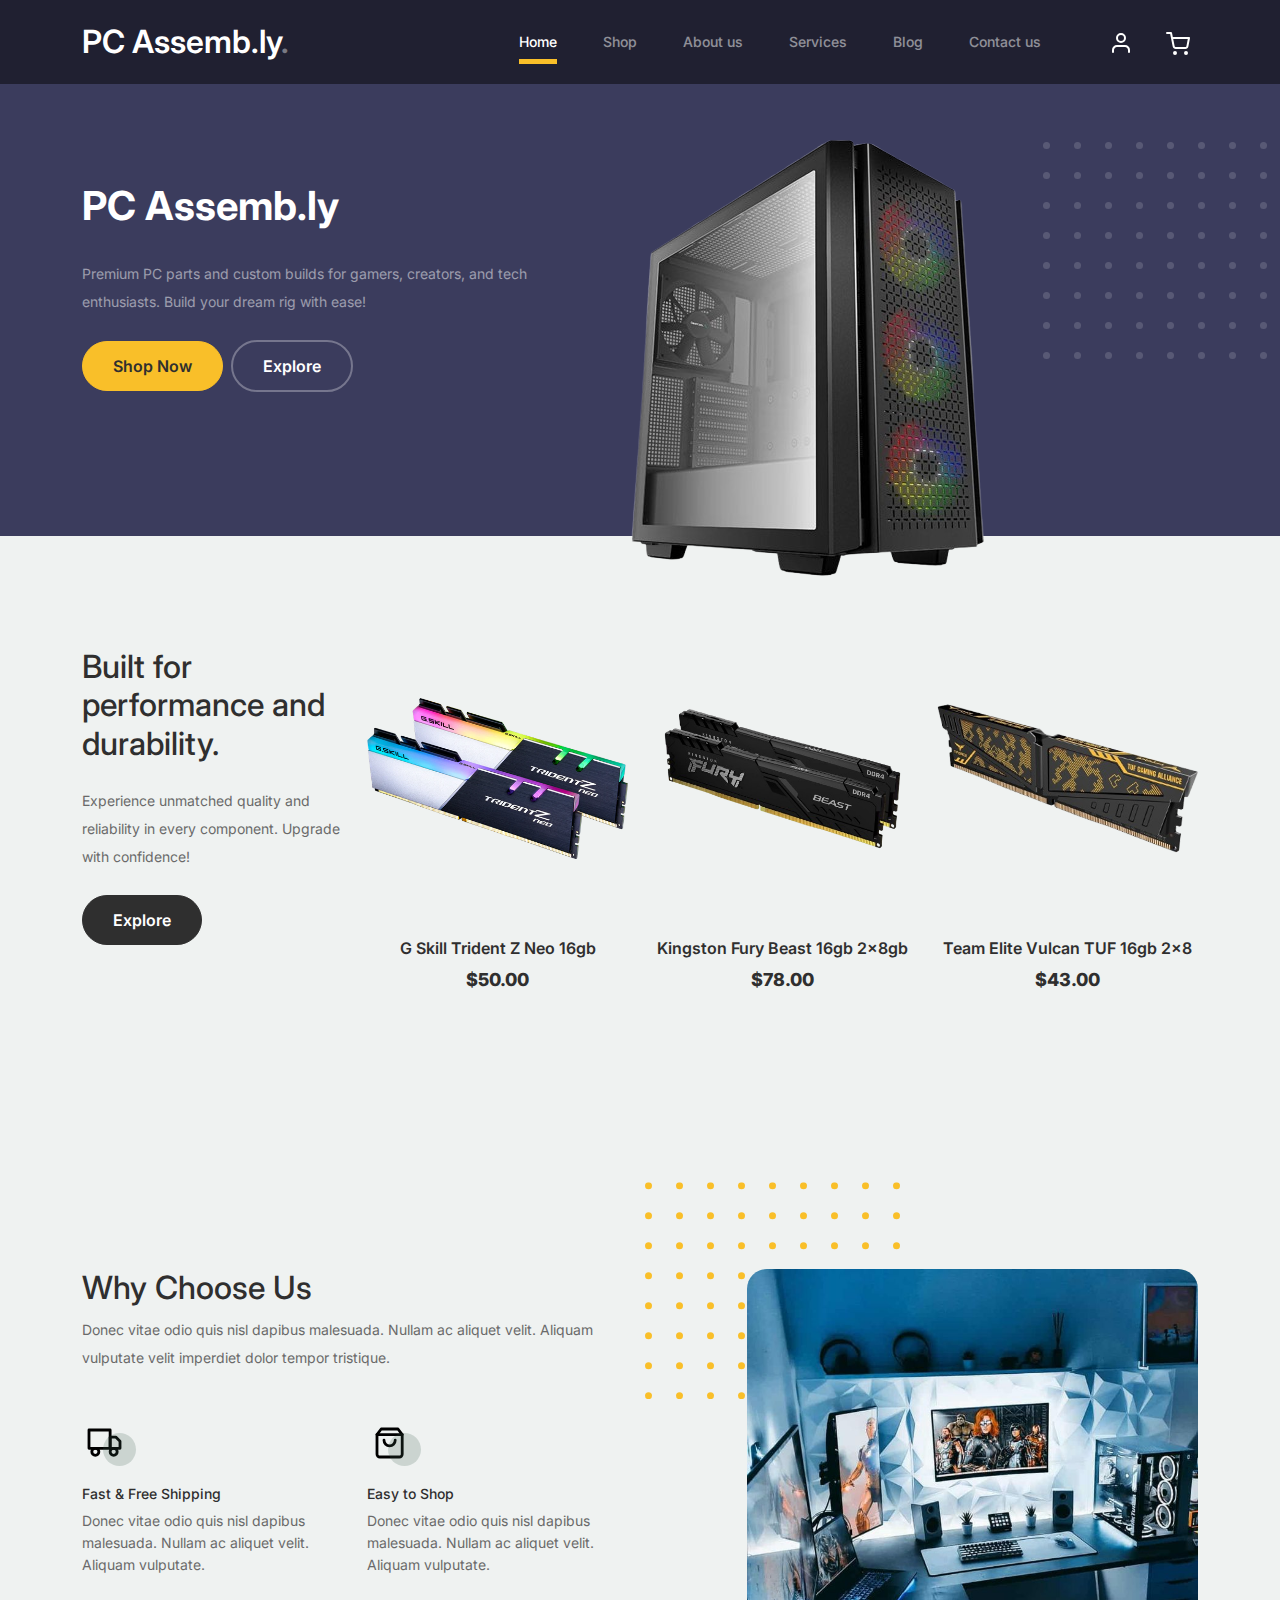
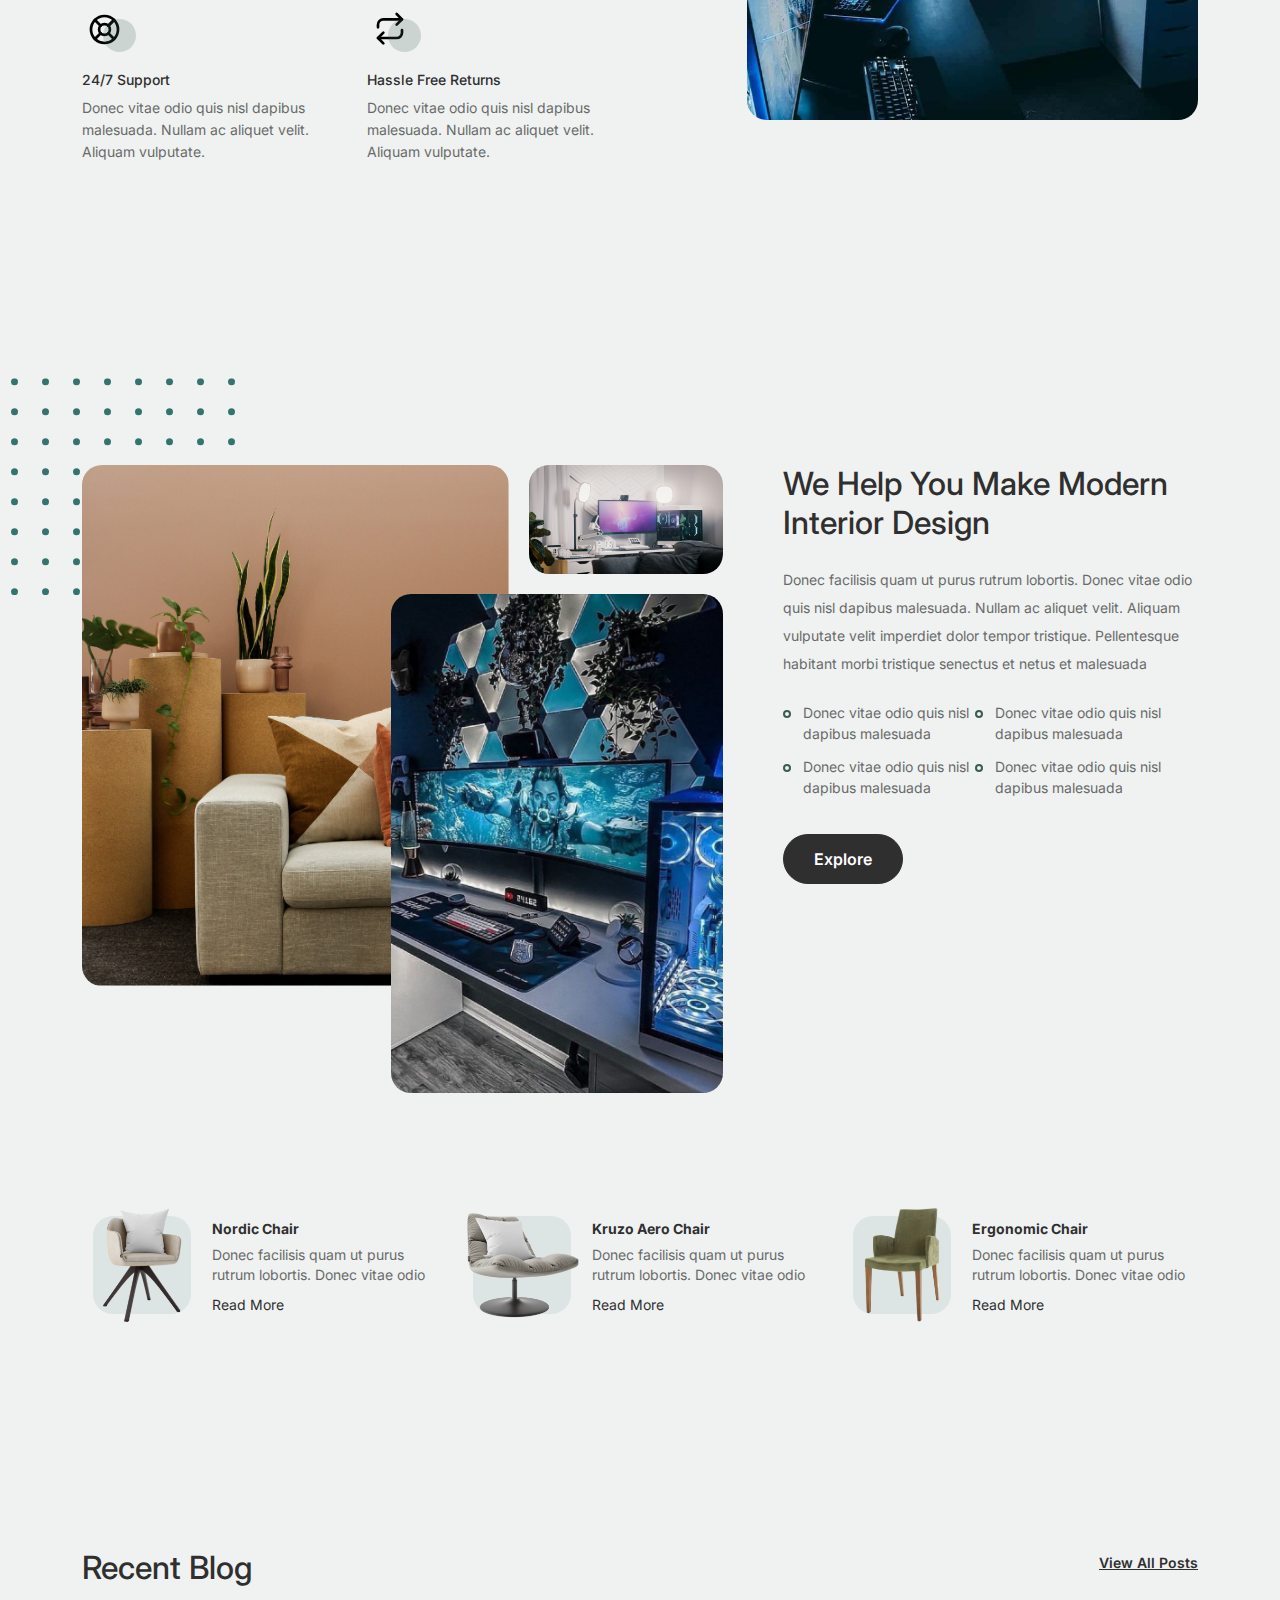
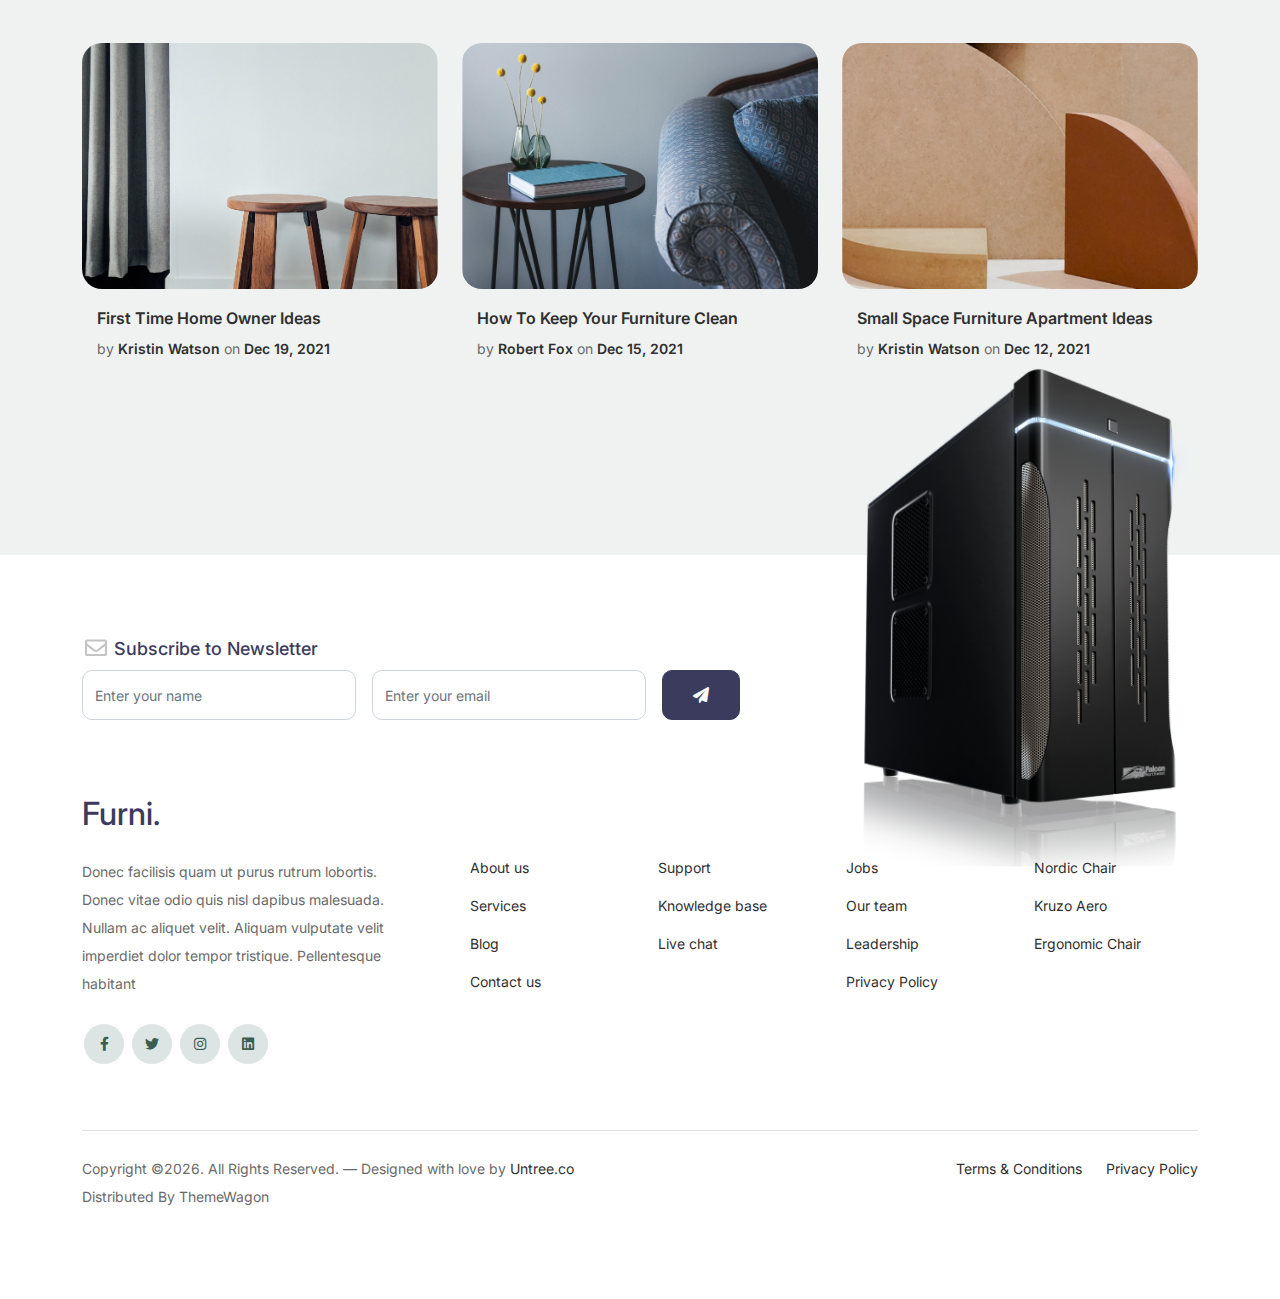
==== index.html @ 22031f8f "Shop Img Update" ====
<!doctype html>
<html lang="en">
<head>
  <meta charset="utf-8">
  <meta name="viewport" content="width=device-width, initial-scale=1, shrink-to-fit=no">
  <link rel="shortcut icon" href="favicon.png">

  <meta name="description" content="" />
  <meta name="keywords" content="bootstrap, bootstrap4" />

		<!-- Bootstrap CSS -->
		<link href="css/bootstrap.min.css" rel="stylesheet">
		<link href="https://cdnjs.cloudflare.com/ajax/libs/font-awesome/6.0.0-beta3/css/all.min.css" rel="stylesheet">
		<link href="css/tiny-slider.css" rel="stylesheet">
		<link href="css/style.css" rel="stylesheet">
		<title>PC Assemb.ly </title>
	</head>

	<body>

		<!-- Start Header/Navigation -->
		<nav class="custom-navbar navbar navbar navbar-expand-md navbar-dark bg-dark" arial-label="Furni navigation bar">

			<div class="container">
				<a class="navbar-brand" href="index.html">PC Assemb.ly<span>.</span></a>

				<button class="navbar-toggler" type="button" data-bs-toggle="collapse" data-bs-target="#navbarsFurni" aria-controls="navbarsFurni" aria-expanded="false" aria-label="Toggle navigation">
					<span class="navbar-toggler-icon"></span>
				</button>

				<div class="collapse navbar-collapse" id="navbarsFurni">
					<ul class="custom-navbar-nav navbar-nav ms-auto mb-2 mb-md-0">
						<li class="nav-item active">
							<a class="nav-link" href="index.html">Home</a>
						</li>
						<li><a class="nav-link" href="shop.html">Shop</a></li>
						<li><a class="nav-link" href="about.html">About us</a></li>
						<li><a class="nav-link" href="services.html">Services</a></li>
						<li><a class="nav-link" href="blog.html">Blog</a></li>
						<li><a class="nav-link" href="contact.html">Contact us</a></li>
					</ul>

					<ul class="custom-navbar-cta navbar-nav mb-2 mb-md-0 ms-5">
						<li><a class="nav-link" href="#"><img src="images/user.svg"></a></li>
						<li><a class="nav-link" href="cart.html"><img src="images/cart.svg"></a></li>
					</ul>
				</div>
			</div>

		</nav>
		<!-- End Header/Navigation -->

		<!-- Start Hero Section -->
			<div class="hero">
				<div class="container">
					<div class="row justify-content-between">
						<div class="col-lg-5">
							<div class="intro-excerpt">
								<h1><span clsas="d-block">PC Assemb.ly</span></h1>
								<p class="mb-4">Premium PC parts and custom builds for gamers, creators, and tech enthusiasts. Build your dream rig with ease!</p>
								<p><a href="" class="btn btn-secondary me-2">Shop Now</a><a href="#" class="btn btn-white-outline">Explore</a></p>
							</div>
						</div>
						<div class="col-lg-7">
							<div class="hero-img-wrap">
								<img src="images/Cases/Deepcool CG560 Mid Tower P4165.png" class="img-fluid" style="float: left; padding: 3px 3px 0px 3px">
							</div>
						</div>
					</div>
				</div>
			</div>
		<!-- End Hero Section -->

		<!-- Start Product Section -->
		<div class="product-section">
			<div class="container">
				<div class="row">

					<!-- Start Column 1 -->
					<div class="col-md-12 col-lg-3 mb-5 mb-lg-0">
						<h2 class="mb-4 section-title">Built for performance and durability.</h2>
						<p class="mb-4">Experience unmatched quality and reliability in every component. Upgrade with confidence! </p>
						<p><a href="shop.html" class="btn">Explore</a></p>
					</div>
					<!-- End Column 1 -->

					<!-- Start Column 2 -->
					<div class="col-12 col-md-4 col-lg-3 mb-5 mb-md-0">
						<a class="product-item" href="cart.html">
							<img src="images/RAM/G Skill Trident Z Neo 16gb 2x8 P4735.png" class="img-fluid product-thumbnail">
							<h3 class="product-title">G Skill Trident Z Neo 16gb</h3>
							<strong class="product-price">$50.00</strong>

							<span class="icon-cross">
								<img src="images/cross.svg" class="img-fluid">
							</span>
						</a>
					</div>
					<!-- End Column 2 -->

					<!-- Start Column 3 -->
					<div class="col-12 col-md-4 col-lg-3 mb-5 mb-md-0">
						<a class="product-item" href="cart.html">
							<img src="images/RAM/Kingston Fury Beast 16gb 2x8gb P 4099.png" class="img-fluid product-thumbnail">
							<h3 class="product-title">Kingston Fury Beast 16gb 2x8gb</h3>
							<strong class="product-price">$78.00</strong>

							<span class="icon-cross">
								<img src="images/cross.svg" class="img-fluid">
							</span>
						</a>
					</div>
					<!-- End Column 3 -->

					<!-- Start Column 4 -->
					<div class="col-12 col-md-4 col-lg-3 mb-5 mb-md-0">
						<a class="product-item" href="cart.html">
							<img src="images/RAM/Team Elite Vulcan TUF 16gb 2x8 P1999.png" class="img-fluid product-thumbnail">
							<h3 class="product-title">Team Elite Vulcan TUF 16gb 2x8</h3>
							<strong class="product-price">$43.00</strong>

							<span class="icon-cross">
								<img src="images/cross.svg" class="img-fluid">
							</span>
						</a>
					</div>
					<!-- End Column 4 -->

				</div>
			</div>
		</div>
		<!-- End Product Section -->

		<!-- Start Why Choose Us Section -->
		<div class="why-choose-section">
			<div class="container">
				<div class="row justify-content-between">
					<div class="col-lg-6">
						<h2 class="section-title">Why Choose Us</h2>
						<p>Donec vitae odio quis nisl dapibus malesuada. Nullam ac aliquet velit. Aliquam vulputate velit imperdiet dolor tempor tristique.</p>

						<div class="row my-5">
							<div class="col-6 col-md-6">
								<div class="feature">
									<div class="icon">
										<img src="images/truck.svg" alt="Image" class="imf-fluid">
									</div>
									<h3>Fast &amp; Free Shipping</h3>
									<p>Donec vitae odio quis nisl dapibus malesuada. Nullam ac aliquet velit. Aliquam vulputate.</p>
								</div>
							</div>

							<div class="col-6 col-md-6">
								<div class="feature">
									<div class="icon">
										<img src="images/bag.svg" alt="Image" class="imf-fluid">
									</div>
									<h3>Easy to Shop</h3>
									<p>Donec vitae odio quis nisl dapibus malesuada. Nullam ac aliquet velit. Aliquam vulputate.</p>
								</div>
							</div>

							<div class="col-6 col-md-6">
								<div class="feature">
									<div class="icon">
										<img src="images/support.svg" alt="Image" class="imf-fluid">
									</div>
									<h3>24/7 Support</h3>
									<p>Donec vitae odio quis nisl dapibus malesuada. Nullam ac aliquet velit. Aliquam vulputate.</p>
								</div>
							</div>

							<div class="col-6 col-md-6">
								<div class="feature">
									<div class="icon">
										<img src="images/return.svg" alt="Image" class="imf-fluid">
									</div>
									<h3>Hassle Free Returns</h3>
									<p>Donec vitae odio quis nisl dapibus malesuada. Nullam ac aliquet velit. Aliquam vulputate.</p>
								</div>
							</div>

						</div>
					</div>

					<div class="col-lg-5">
						<div class="img-wrap">
							<img src="images/why-choose-us-img.jpg" alt="Image" class="img-fluid">
						</div>
					</div>

				</div>
			</div>
		</div>
		<!-- End Why Choose Us Section -->

		<!-- Start We Help Section -->
		<div class="we-help-section">
			<div class="container">
				<div class="row justify-content-between">
					<div class="col-lg-7 mb-5 mb-lg-0">
						<div class="imgs-grid">
							<div class="grid grid-1"><img src="images/img-grid-1.jpg" alt="Untree.co"></div>
							<div class="grid grid-2"><img src="images/img-grid-2.jpg" alt="Untree.co"></div>
							<div class="grid grid-3"><img src="images/img-grid-3.jpg" alt="Untree.co"></div>
						</div>
					</div>
					<div class="col-lg-5 ps-lg-5">
						<h2 class="section-title mb-4">We Help You Make Modern Interior Design</h2>
						<p>Donec facilisis quam ut purus rutrum lobortis. Donec vitae odio quis nisl dapibus malesuada. Nullam ac aliquet velit. Aliquam vulputate velit imperdiet dolor tempor tristique. Pellentesque habitant morbi tristique senectus et netus et malesuada</p>

						<ul class="list-unstyled custom-list my-4">
							<li>Donec vitae odio quis nisl dapibus malesuada</li>
							<li>Donec vitae odio quis nisl dapibus malesuada</li>
							<li>Donec vitae odio quis nisl dapibus malesuada</li>
							<li>Donec vitae odio quis nisl dapibus malesuada</li>
						</ul>
						<p><a herf="#" class="btn">Explore</a></p>
					</div>
				</div>
			</div>
		</div>
		<!-- End We Help Section -->

		<!-- Start Popular Product -->
		<div class="popular-product">
			<div class="container">
				<div class="row">

					<div class="col-12 col-md-6 col-lg-4 mb-4 mb-lg-0">
						<div class="product-item-sm d-flex">
							<div class="thumbnail">
								<img src="images/product-1.png" alt="Image" class="img-fluid">
							</div>
							<div class="pt-3">
								<h3>Nordic Chair</h3>
								<p>Donec facilisis quam ut purus rutrum lobortis. Donec vitae odio </p>
								<p><a href="#">Read More</a></p>
							</div>
						</div>
					</div>

					<div class="col-12 col-md-6 col-lg-4 mb-4 mb-lg-0">
						<div class="product-item-sm d-flex">
							<div class="thumbnail">
								<img src="images/product-2.png" alt="Image" class="img-fluid">
							</div>
							<div class="pt-3">
								<h3>Kruzo Aero Chair</h3>
								<p>Donec facilisis quam ut purus rutrum lobortis. Donec vitae odio </p>
								<p><a href="#">Read More</a></p>
							</div>
						</div>
					</div>

					<div class="col-12 col-md-6 col-lg-4 mb-4 mb-lg-0">
						<div class="product-item-sm d-flex">
							<div class="thumbnail">
								<img src="images/product-3.png" alt="Image" class="img-fluid">
							</div>
							<div class="pt-3">
								<h3>Ergonomic Chair</h3>
								<p>Donec facilisis quam ut purus rutrum lobortis. Donec vitae odio </p>
								<p><a href="#">Read More</a></p>
							</div>
						</div>
					</div>

				</div>
			</div>
		</div>
		<!-- End Popular Product -->


		<!-- Start Blog Section -->
		<div class="blog-section">
			<div class="container">
				<div class="row mb-5">
					<div class="col-md-6">
						<h2 class="section-title">Recent Blog</h2>
					</div>
					<div class="col-md-6 text-start text-md-end">
						<a href="#" class="more">View All Posts</a>
					</div>
				</div>

				<div class="row">

					<div class="col-12 col-sm-6 col-md-4 mb-4 mb-md-0">
						<div class="post-entry">
							<a href="#" class="post-thumbnail"><img src="images/post-1.jpg" alt="Image" class="img-fluid"></a>
							<div class="post-content-entry">
								<h3><a href="#">First Time Home Owner Ideas</a></h3>
								<div class="meta">
									<span>by <a href="#">Kristin Watson</a></span> <span>on <a href="#">Dec 19, 2021</a></span>
								</div>
							</div>
						</div>
					</div>

					<div class="col-12 col-sm-6 col-md-4 mb-4 mb-md-0">
						<div class="post-entry">
							<a href="#" class="post-thumbnail"><img src="images/post-2.jpg" alt="Image" class="img-fluid"></a>
							<div class="post-content-entry">
								<h3><a href="#">How To Keep Your Furniture Clean</a></h3>
								<div class="meta">
									<span>by <a href="#">Robert Fox</a></span> <span>on <a href="#">Dec 15, 2021</a></span>
								</div>
							</div>
						</div>
					</div>

					<div class="col-12 col-sm-6 col-md-4 mb-4 mb-md-0">
						<div class="post-entry">
							<a href="#" class="post-thumbnail"><img src="images/post-3.jpg" alt="Image" class="img-fluid"></a>
							<div class="post-content-entry">
								<h3><a href="#">Small Space Furniture Apartment Ideas</a></h3>
								<div class="meta">
									<span>by <a href="#">Kristin Watson</a></span> <span>on <a href="#">Dec 12, 2021</a></span>
								</div>
							</div>
						</div>
					</div>

				</div>
			</div>
		</div>
		<!-- End Blog Section -->

		<!-- Start Footer Section -->
		<footer class="footer-section">
			<div class="container relative">

				<div class="sofa-img">
					<img src="images/tower.png" alt="Image" class="img-fluid">
				</div>

				<div class="row">
					<div class="col-lg-8">
						<div class="subscription-form">
							<h3 class="d-flex align-items-center"><span class="me-1"><img src="images/envelope-outline.svg" alt="Image" class="img-fluid"></span><span>Subscribe to Newsletter</span></h3>

							<form action="#" class="row g-3">
								<div class="col-auto">
									<input type="text" class="form-control" placeholder="Enter your name">
								</div>
								<div class="col-auto">
									<input type="email" class="form-control" placeholder="Enter your email">
								</div>
								<div class="col-auto">
									<button class="btn btn-primary">
										<span class="fa fa-paper-plane"></span>
									</button>
								</div>
							</form>

						</div>
					</div>
				</div>

				<div class="row g-5 mb-5">
					<div class="col-lg-4">
						<div class="mb-4 footer-logo-wrap"><a href="#" class="footer-logo">Furni<span>.</span></a></div>
						<p class="mb-4">Donec facilisis quam ut purus rutrum lobortis. Donec vitae odio quis nisl dapibus malesuada. Nullam ac aliquet velit. Aliquam vulputate velit imperdiet dolor tempor tristique. Pellentesque habitant</p>

						<ul class="list-unstyled custom-social">
							<li><a href="#"><span class="fa fa-brands fa-facebook-f"></span></a></li>
							<li><a href="#"><span class="fa fa-brands fa-twitter"></span></a></li>
							<li><a href="#"><span class="fa fa-brands fa-instagram"></span></a></li>
							<li><a href="#"><span class="fa fa-brands fa-linkedin"></span></a></li>
						</ul>
					</div>

					<div class="col-lg-8">
						<div class="row links-wrap">
							<div class="col-6 col-sm-6 col-md-3">
								<ul class="list-unstyled">
									<li><a href="#">About us</a></li>
									<li><a href="#">Services</a></li>
									<li><a href="#">Blog</a></li>
									<li><a href="#">Contact us</a></li>
								</ul>
							</div>

							<div class="col-6 col-sm-6 col-md-3">
								<ul class="list-unstyled">
									<li><a href="#">Support</a></li>
									<li><a href="#">Knowledge base</a></li>
									<li><a href="#">Live chat</a></li>
								</ul>
							</div>

							<div class="col-6 col-sm-6 col-md-3">
								<ul class="list-unstyled">
									<li><a href="#">Jobs</a></li>
									<li><a href="#">Our team</a></li>
									<li><a href="#">Leadership</a></li>
									<li><a href="#">Privacy Policy</a></li>
								</ul>
							</div>

							<div class="col-6 col-sm-6 col-md-3">
								<ul class="list-unstyled">
									<li><a href="#">Nordic Chair</a></li>
									<li><a href="#">Kruzo Aero</a></li>
									<li><a href="#">Ergonomic Chair</a></li>
								</ul>
							</div>
						</div>
					</div>

				</div>

				<div class="border-top copyright">
					<div class="row pt-4">
						<div class="col-lg-6">
							<p class="mb-2 text-center text-lg-start">Copyright &copy;<script>document.write(new Date().getFullYear());</script>. All Rights Reserved. &mdash; Designed with love by <a href="https://untree.co">Untree.co</a> Distributed By <a hreff="https://themewagon.com">ThemeWagon</a>  <!-- License information: https://untree.co/license/ -->
            </p>
						</div>

						<div class="col-lg-6 text-center text-lg-end">
							<ul class="list-unstyled d-inline-flex ms-auto">
								<li class="me-4"><a href="#">Terms &amp; Conditions</a></li>
								<li><a href="#">Privacy Policy</a></li>
							</ul>
						</div>

					</div>
				</div>

			</div>
		</footer>
		<!-- End Footer Section -->


		<script src="js/bootstrap.bundle.min.js"></script>
		<script src="js/tiny-slider.js"></script>
		<script src="js/custom.js"></script>
	</body>

</html>
---- css/tiny-slider.css ----
.tns-outer {
    padding: 0 !important
}

.tns-outer [hidden] {
    display: none !important
}

.tns-outer [aria-controls],
.tns-outer [data-action] {
    cursor: pointer
}

.tns-slider {
    -webkit-transition: all 0s;
    -moz-transition: all 0s;
    transition: all 0s
}

.tns-slider>.tns-item {
    -webkit-box-sizing: border-box;
    -moz-box-sizing: border-box;
    box-sizing: border-box
}

.tns-horizontal.tns-subpixel {
    white-space: nowrap
}

.tns-horizontal.tns-subpixel>.tns-item {
    display: inline-block;
    vertical-align: top;
    white-space: normal
}

.tns-horizontal.tns-no-subpixel:after {
    content: '';
    display: table;
    clear: both
}

.tns-horizontal.tns-no-subpixel>.tns-item {
    float: left
}

.tns-horizontal.tns-carousel.tns-no-subpixel>.tns-item {
    margin-right: -100%
}

.tns-no-calc {
    position: relative;
    left: 0
}

.tns-gallery {
    position: relative;
    left: 0;
    min-height: 1px
}

.tns-gallery>.tns-item {
    position: absolute;
    left: -100%;
    -webkit-transition: transform 0s, opacity 0s;
    -moz-transition: transform 0s, opacity 0s;
    transition: transform 0s, opacity 0s
}

.tns-gallery>.tns-slide-active {
    position: relative;
    left: auto !important
}

.tns-gallery>.tns-moving {
    -webkit-transition: all 0.25s;
    -moz-transition: all 0.25s;
    transition: all 0.25s
}

.tns-autowidth {
    display: inline-block
}

.tns-lazy-img {
    -webkit-transition: opacity 0.6s;
    -moz-transition: opacity 0.6s;
    transition: opacity 0.6s;
    opacity: 0.6
}

.tns-lazy-img.tns-complete {
    opacity: 1
}

.tns-ah {
    -webkit-transition: height 0s;
    -moz-transition: height 0s;
    transition: height 0s
}

.tns-ovh {
    overflow: hidden
}

.tns-visually-hidden {
    position: absolute;
    left: -10000em
}

.tns-transparent {
    opacity: 0;
    visibility: hidden
}

.tns-fadeIn {
    opacity: 1;
    filter: alpha(opacity=100);
    z-index: 0
}

.tns-normal,
.tns-fadeOut {
    opacity: 0;
    filter: alpha(opacity=0);
    z-index: -1
}

.tns-vpfix {
    white-space: nowrap
}

.tns-vpfix>div,
.tns-vpfix>li {
    display: inline-block
}

.tns-t-subp2 {
    margin: 0 auto;
    width: 310px;
    position: relative;
    height: 10px;
    overflow: hidden
}

.tns-t-ct {
    width: 2333.3333333%;
    width: -webkit-calc(100% * 70 / 3);
    width: -moz-calc(100% * 70 / 3);
    width: calc(100% * 70 / 3);
    position: absolute;
    right: 0
}

.tns-t-ct:after {
    content: '';
    display: table;
    clear: both
}

.tns-t-ct>div {
    width: 1.4285714%;
    width: -webkit-calc(100% / 70);
    width: -moz-calc(100% / 70);
    width: calc(100% / 70);
    height: 10px;
    float: left
}
---- css/style.css ----
@import url("https://fonts.googleapis.com/css2?family=Inter:wght@400;500;600;700;800&display=swap");
body {
  overflow-x: hidden;
  position: relative; }

body {
  font-family: "Inter", sans-serif;
  font-weight: 400;
  line-height: 28px;
  color: #6a6a6a;
  font-size: 14px;
  background-color: #eff2f1; }

a {
  text-decoration: none;
  -webkit-transition: .3s all ease;
  -o-transition: .3s all ease;
  transition: .3s all ease;
  color: #2f2f2f;
  text-decoration: underline; }
  a:hover {
    color: #2f2f2f;
    text-decoration: none; }
  a.more {
    font-weight: 600; }

.custom-navbar {
  background: #202031 !important;
  padding-top: 20px;
  padding-bottom: 20px; }
  .custom-navbar .navbar-brand {
    font-size: 32px;
    font-weight: 600; }
    .custom-navbar .navbar-brand > span {
      opacity: .4; }
  .custom-navbar .navbar-toggler {
    border-color: transparent; }
    .custom-navbar .navbar-toggler:active, .custom-navbar .navbar-toggler:focus {
      -webkit-box-shadow: none;
      box-shadow: none;
      outline: none; }
  @media (min-width: 992px) {
    .custom-navbar .custom-navbar-nav li {
      margin-left: 15px;
      margin-right: 15px; } }
  .custom-navbar .custom-navbar-nav li a {
    font-weight: 500;
    color: #ffffff !important;
    opacity: .5;
    -webkit-transition: .3s all ease;
    -o-transition: .3s all ease;
    transition: .3s all ease;
    position: relative;
    padding-right: 100px;
    }

    @media (min-width: 768px) {
      .custom-navbar .custom-navbar-nav li a:before {
        content: "";
        position: absolute;
        bottom: 0;
        left: 8px;
        right: 8px;
        background: #f9bf29;
        height: 5px;
        opacity: 1;
        visibility: visible;
        width: 0;
        -webkit-transition: .15s all ease-out;
        -o-transition: .15s all ease-out;
        transition: .15s all ease-out; } }
    .custom-navbar .custom-navbar-nav li a:hover {
      opacity: 1; }
      .custom-navbar .custom-navbar-nav li a:hover:before {
        width: calc(100% - 16px); }
  .custom-navbar .custom-navbar-nav li.active a {
    opacity: 1; }
    .custom-navbar .custom-navbar-nav li.active a:before {
      width: calc(100% - 16px); }
  .custom-navbar .custom-navbar-cta {
    margin-left: 0 !important;
    -webkit-box-orient: horizontal;
    -webkit-box-direction: normal;
    -ms-flex-direction: row;
    flex-direction: row; }
    @media (min-width: 768px) {
      .custom-navbar .custom-navbar-cta {
        margin-left: 40px !important; } }
    .custom-navbar .custom-navbar-cta li {
      margin-left: 0px;
      margin-right: 0px; }
      .custom-navbar .custom-navbar-cta li:first-child {
        margin-right: 20px; }

.hero {
  background: #3b3c5d;
  padding: calc(4rem - 30px) 0 0rem 0; }
  @media (min-width: 768px) {
    .hero {
      padding: calc(4rem - 30px) 0 4rem 0; } }
  @media (min-width: 992px) {
    .hero {
      padding: calc(8rem - 30px) 0 8rem 0; } }
  .hero .intro-excerpt {
    position: relative;
    z-index: 4; }
    @media (min-width: 992px) {
      .hero .intro-excerpt {
        max-width: 450px; } }
  .hero h1 {
    font-weight: 700;
    color: #ffffff;
    margin-bottom: 30px; }
    @media (min-width: 1400px) {
      .hero h1 {
        font-size: 54px; } }
  .hero p {
    color: rgba(255, 255, 255, 0.5);
    margin-botom: 30px; }
  .hero .hero-img-wrap {
    position: relative; }
    .hero .hero-img-wrap img {
      position: relative;
      top: 0px;
      right: 0px;
      z-index: 2;
      max-width: 780px;
      left: -20px; }
      @media (min-width: 768px) {
        .hero .hero-img-wrap img {
          right: 0px;
          left: -100px; } }
      @media (min-width: 992px) {
        .hero .hero-img-wrap img {
          left: 0px;
          top: -80px;
          position: absolute;
          right: -50px; } }
      @media (min-width: 1200px) {
        .hero .hero-img-wrap img {
          left: 0px;
          top: -80px;
          right: -100px; } }
    .hero .hero-img-wrap:after {
      content: "";
      position: absolute;
      width: 255px;
      height: 217px;
      background-image: url("../images/dots-light.svg");
      background-size: contain;
      background-repeat: no-repeat;
      right: -100px;
      top: -0px; }
      @media (min-width: 1200px) {
        .hero .hero-img-wrap:after {
          top: -40px; } }

.btn {
  font-weight: 600;
  padding: 12px 30px;
  border-radius: 30px;
  color: #ffffff;
  background: #2f2f2f;
  border-color: #2f2f2f; }
  .btn:hover {
    color: #ffffff;
    background: #222222;
    border-color: #222222; }
  .btn:active, .btn:focus {
    outline: none !important;
    -webkit-box-shadow: none;
    box-shadow: none; }
  .btn.btn-primary {
    background: #3b3c5d;
    border-color: #3b3c5d; }
    .btn.btn-primary:hover {
      background: #314d43;
      border-color: #314d43; }
  .btn.btn-secondary {
    color: #2f2f2f;
    background: #f9bf29;
    border-color: #f9bf29; }
    .btn.btn-secondary:hover {
      background: #f8b810;
      border-color: #f8b810; }
  .btn.btn-white-outline {
    background: transparent;
    border-width: 2px;
    border-color: rgba(255, 255, 255, 0.3); }
    .btn.btn-white-outline:hover {
      border-color: white;
      color: #ffffff; }

.section-title {
  color: #2f2f2f; }

.product-section {
  padding: 7rem 0; }
  .product-section .product-item {
    text-align: center;
    text-decoration: none;
    display: block;
    position: relative;
    padding-bottom: 50px;
    cursor: pointer; }
    .product-section .product-item .product-thumbnail {
      margin-bottom: 30px;
      position: relative;
      top: 0;
      -webkit-transition: .3s all ease;
      -o-transition: .3s all ease;
      transition: .3s all ease; }
    .product-section .product-item h3 {
      font-weight: 600;
      font-size: 16px; }
    .product-section .product-item strong {
      font-weight: 800 !important;
      font-size: 18px !important; }
    .product-section .product-item h3, .product-section .product-item strong {
      color: #2f2f2f;
      text-decoration: none; }
    .product-section .product-item .icon-cross {
      position: absolute;
      width: 35px;
      height: 35px;
      display: inline-block;
      background: #2f2f2f;
      bottom: 15px;
      left: 50%;
      -webkit-transform: translateX(-50%);
      -ms-transform: translateX(-50%);
      transform: translateX(-50%);
      margin-bottom: -17.5px;
      border-radius: 50%;
      opacity: 0;
      visibility: hidden;
      -webkit-transition: .3s all ease;
      -o-transition: .3s all ease;
      transition: .3s all ease; }
      .product-section .product-item .icon-cross img {
        position: absolute;
        left: 50%;
        top: 50%;
        -webkit-transform: translate(-50%, -50%);
        -ms-transform: translate(-50%, -50%);
        transform: translate(-50%, -50%); }
    .product-section .product-item:before {
      bottom: 0;
      left: 0;
      right: 0;
      position: absolute;
      content: "";
      background: #dce5e4;
      height: 0%;
      z-index: -1;
      border-radius: 10px;
      -webkit-transition: .3s all ease;
      -o-transition: .3s all ease;
      transition: .3s all ease; }
    .product-section .product-item:hover .product-thumbnail {
      top: -25px; }
    .product-section .product-item:hover .icon-cross {
      bottom: 0;
      opacity: 1;
      visibility: visible; }
    .product-section .product-item:hover:before {
      height: 70%; }

.why-choose-section {
  padding: 7rem 0; }
  .why-choose-section .img-wrap {
    position: relative; }
    .why-choose-section .img-wrap:before {
      position: absolute;
      content: "";
      width: 255px;
      height: 217px;
      background-image: url("../images/dots-yellow.svg");
      background-repeat: no-repeat;
      background-size: contain;
      -webkit-transform: translate(-40%, -40%);
      -ms-transform: translate(-40%, -40%);
      transform: translate(-40%, -40%);
      z-index: -1; }
    .why-choose-section .img-wrap img {
      border-radius: 20px; }

.feature {
  margin-bottom: 30px; }
  .feature .icon {
    display: inline-block;
    position: relative;
    margin-bottom: 20px; }
    .feature .icon:before {
      content: "";
      width: 33px;
      height: 33px;
      position: absolute;
      background: rgba(59, 93, 80, 0.2);
      border-radius: 50%;
      right: -8px;
      bottom: 0; }
  .feature h3 {
    font-size: 14px;
    color: #2f2f2f; }
  .feature p {
    font-size: 14px;
    line-height: 22px;
    color: #6a6a6a; }

.we-help-section {
  padding: 7rem 0; }
  .we-help-section .imgs-grid {
    display: -ms-grid;
    display: grid;
    -ms-grid-columns: (1fr)[27];
    grid-template-columns: repeat(27, 1fr);
    position: relative; }
    .we-help-section .imgs-grid:before {
      position: absolute;
      content: "";
      width: 255px;
      height: 217px;
      background-image: url("../images/dots-green.svg");
      background-size: contain;
      background-repeat: no-repeat;
      -webkit-transform: translate(-40%, -40%);
      -ms-transform: translate(-40%, -40%);
      transform: translate(-40%, -40%);
      z-index: -1; }
    .we-help-section .imgs-grid .grid {
      position: relative; }
      .we-help-section .imgs-grid .grid img {
        border-radius: 20px;
        max-width: 100%; }
      .we-help-section .imgs-grid .grid.grid-1 {
        -ms-grid-column: 1;
        -ms-grid-column-span: 18;
        grid-column: 1 / span 18;
        -ms-grid-row: 1;
        -ms-grid-row-span: 27;
        grid-row: 1 / span 27; }
      .we-help-section .imgs-grid .grid.grid-2 {
        -ms-grid-column: 19;
        -ms-grid-column-span: 27;
        grid-column: 19 / span 27;
        -ms-grid-row: 1;
        -ms-grid-row-span: 5;
        grid-row: 1 / span 5;
        padding-left: 20px; }
      .we-help-section .imgs-grid .grid.grid-3 {
        -ms-grid-column: 14;
        -ms-grid-column-span: 16;
        grid-column: 14 / span 16;
        -ms-grid-row: 6;
        -ms-grid-row-span: 27;
        grid-row: 6 / span 27;
        padding-top: 20px; }

.custom-list {
  width: 100%; }
  .custom-list li {
    display: inline-block;
    width: calc(50% - 20px);
    margin-bottom: 12px;
    line-height: 1.5;
    position: relative;
    padding-left: 20px; }
    .custom-list li:before {
      content: "";
      width: 8px;
      height: 8px;
      border-radius: 50%;
      border: 2px solid #3b5d50;
      position: absolute;
      left: 0;
      top: 8px; }

.popular-product {
  padding: 0 0 7rem 0; }
  .popular-product .product-item-sm h3 {
    font-size: 14px;
    font-weight: 700;
    color: #2f2f2f; }
  .popular-product .product-item-sm a {
    text-decoration: none;
    color: #2f2f2f;
    -webkit-transition: .3s all ease;
    -o-transition: .3s all ease;
    transition: .3s all ease; }
    .popular-product .product-item-sm a:hover {
      color: rgba(47, 47, 47, 0.5); }
  .popular-product .product-item-sm p {
    line-height: 1.4;
    margin-bottom: 10px;
    font-size: 14px; }
  .popular-product .product-item-sm .thumbnail {
    margin-right: 10px;
    -webkit-box-flex: 0;
    -ms-flex: 0 0 120px;
    flex: 0 0 120px;
    position: relative; }
    .popular-product .product-item-sm .thumbnail:before {
      content: "";
      position: absolute;
      border-radius: 20px;
      background: #dce5e4;
      width: 98px;
      height: 98px;
      top: 50%;
      left: 50%;
      -webkit-transform: translate(-50%, -50%);
      -ms-transform: translate(-50%, -50%);
      transform: translate(-50%, -50%);
      z-index: -1; }

.testimonial-section {
  padding: 3rem 0 7rem 0; }

.testimonial-slider-wrap {
  position: relative; }
  .testimonial-slider-wrap .tns-inner {
    padding-top: 30px; }
  .testimonial-slider-wrap .item .testimonial-block blockquote {
    font-size: 16px; }
    @media (min-width: 768px) {
      .testimonial-slider-wrap .item .testimonial-block blockquote {
        line-height: 32px;
        font-size: 18px; } }
  .testimonial-slider-wrap .item .testimonial-block .author-info .author-pic {
    margin-bottom: 20px; }
    .testimonial-slider-wrap .item .testimonial-block .author-info .author-pic img {
      max-width: 80px;
      border-radius: 50%; }
  .testimonial-slider-wrap .item .testimonial-block .author-info h3 {
    font-size: 14px;
    font-weight: 700;
    color: #2f2f2f;
    margin-bottom: 0; }
  .testimonial-slider-wrap #testimonial-nav {
    position: absolute;
    top: 50%;
    z-index: 99;
    width: 100%;
    display: none; }
    @media (min-width: 768px) {
      .testimonial-slider-wrap #testimonial-nav {
        display: block; } }
    .testimonial-slider-wrap #testimonial-nav > span {
      cursor: pointer;
      position: absolute;
      width: 58px;
      height: 58px;
      line-height: 58px;
      border-radius: 50%;
      background: rgba(59, 93, 80, 0.1);
      color: #2f2f2f;
      -webkit-transition: .3s all ease;
      -o-transition: .3s all ease;
      transition: .3s all ease; }
      .testimonial-slider-wrap #testimonial-nav > span:hover {
        background: #3b5d50;
        color: #ffffff; }
    .testimonial-slider-wrap #testimonial-nav .prev {
      left: -10px; }
    .testimonial-slider-wrap #testimonial-nav .next {
      right: 0; }
  .testimonial-slider-wrap .tns-nav {
    position: absolute;
    bottom: -50px;
    left: 50%;
    -webkit-transform: translateX(-50%);
    -ms-transform: translateX(-50%);
    transform: translateX(-50%); }
    .testimonial-slider-wrap .tns-nav button {
      background: none;
      border: none;
      display: inline-block;
      position: relative;
      width: 0 !important;
      height: 7px !important;
      margin: 2px; }
      .testimonial-slider-wrap .tns-nav button:active, .testimonial-slider-wrap .tns-nav button:focus, .testimonial-slider-wrap .tns-nav button:hover {
        outline: none;
        -webkit-box-shadow: none;
        box-shadow: none;
        background: none; }
      .testimonial-slider-wrap .tns-nav button:before {
        display: block;
        width: 7px;
        height: 7px;
        left: 0;
        top: 0;
        position: absolute;
        content: "";
        border-radius: 50%;
        -webkit-transition: .3s all ease;
        -o-transition: .3s all ease;
        transition: .3s all ease;
        background-color: #d6d6d6; }
      .testimonial-slider-wrap .tns-nav button:hover:before, .testimonial-slider-wrap .tns-nav button.tns-nav-active:before {
        background-color: #3b5d50; }

.before-footer-section {
  padding: 7rem 0 12rem 0 !important; }

.blog-section {
  padding: 7rem 0 12rem 0; }
  .blog-section .post-entry a {
    text-decoration: none; }
  .blog-section .post-entry .post-thumbnail {
    display: block;
    margin-bottom: 20px; }
    .blog-section .post-entry .post-thumbnail img {
      border-radius: 20px;
      -webkit-transition: .3s all ease;
      -o-transition: .3s all ease;
      transition: .3s all ease; }
  .blog-section .post-entry .post-content-entry {
    padding-left: 15px;
    padding-right: 15px; }
    .blog-section .post-entry .post-content-entry h3 {
      font-size: 16px;
      margin-bottom: 0;
      font-weight: 600;
      margin-bottom: 7px; }
    .blog-section .post-entry .post-content-entry .meta {
      font-size: 14px; }
      .blog-section .post-entry .post-content-entry .meta a {
        font-weight: 600; }
  .blog-section .post-entry:hover .post-thumbnail img, .blog-section .post-entry:focus .post-thumbnail img {
    opacity: .7; }

.footer-section {
  padding: 80px 0;
  background: #ffffff; }
  .footer-section .relative {
    position: relative; }
  .footer-section a {
    text-decoration: none;
    color: #2f2f2f;
    -webkit-transition: .3s all ease;
    -o-transition: .3s all ease;
    transition: .3s all ease; }
    .footer-section a:hover {
      color: rgba(47, 47, 47, 0.5); }
  .footer-section .subscription-form {
    margin-bottom: 40px;
    position: relative;
    z-index: 2;
    margin-top: 100px; }
    @media (min-width: 992px) {
      .footer-section .subscription-form {
        margin-top: 0px;
        margin-bottom: 80px; } }
    .footer-section .subscription-form h3 {
      font-size: 18px;
      font-weight: 500;
      color: #3b3c5d; }
    .footer-section .subscription-form .form-control {
      height: 50px;
      border-radius: 10px;
      font-family: "Inter", sans-serif; }
      .footer-section .subscription-form .form-control:active, .footer-section .subscription-form .form-control:focus {
        outline: none;
        -webkit-box-shadow: none;
        box-shadow: none;
        border-color: #3b3c5d;
        -webkit-box-shadow: 0 1px 4px 0 rgba(0, 0, 0, 0.2);
        box-shadow: 0 1px 4px 0 rgba(0, 0, 0, 0.2); }
      .footer-section .subscription-form .form-control::-webkit-input-placeholder {
        font-size: 14px; }
      .footer-section .subscription-form .form-control::-moz-placeholder {
        font-size: 14px; }
      .footer-section .subscription-form .form-control:-ms-input-placeholder {
        font-size: 14px; }
      .footer-section .subscription-form .form-control:-moz-placeholder {
        font-size: 14px; }
    .footer-section .subscription-form .btn {
      border-radius: 10px !important; }
  .footer-section .sofa-img {
    position: absolute;
    top: -300px;
    z-index: 1;
    right: 0; }
    .footer-section .sofa-img img {
      max-width: 380px; }
  .footer-section .links-wrap {
    margin-top: 0px; }
    @media (min-width: 992px) {
      .footer-section .links-wrap {
        margin-top: 54px; } }
    .footer-section .links-wrap ul li {
      margin-bottom: 10px; }
  .footer-section .footer-logo-wrap .footer-logo {
    font-size: 32px;
    font-weight: 500;
    text-decoration: none;
    color: #3b3c5d; }
  .footer-section .custom-social li {
    margin: 2px;
    display: inline-block; }
    .footer-section .custom-social li a {
      width: 40px;
      height: 40px;
      text-align: center;
      line-height: 40px;
      display: inline-block;
      background: #dce5e4;
      color: #3b5d50;
      border-radius: 50%; }
      .footer-section .custom-social li a:hover {
        background: #3b5d50;
        color: #ffffff; }
  .footer-section .border-top {
    border-color: #dce5e4; }
    .footer-section .border-top.copyright {
      font-size: 14px !important; }

.untree_co-section {
  padding: 7rem 0; }

.form-control {
  height: 50px;
  border-radius: 10px;
  font-family: "Inter", sans-serif; }
  .form-control:active, .form-control:focus {
    outline: none;
    -webkit-box-shadow: none;
    box-shadow: none;
    border-color: #3b3c5d;
    -webkit-box-shadow: 0 1px 4px 0 rgba(0, 0, 0, 0.2);
    box-shadow: 0 1px 4px 0 rgba(0, 0, 0, 0.2); }
  .form-control::-webkit-input-placeholder {
    font-size: 14px; }
  .form-control::-moz-placeholder {
    font-size: 14px; }
  .form-control:-ms-input-placeholder {
    font-size: 14px; }
  .form-control:-moz-placeholder {
    font-size: 14px; }

.service {
  line-height: 1.5; }
  .service .service-icon {
    border-radius: 10px;
    -webkit-box-flex: 0;
    -ms-flex: 0 0 50px;
    flex: 0 0 50px;
    height: 50px;
    line-height: 50px;
    text-align: center;
    background: #3b3c5d;
    margin-right: 20px;
    color: #ffffff; }

textarea {
  height: auto !important; }

.site-blocks-table {
  overflow: auto; }
  .site-blocks-table .product-thumbnail {
    width: 200px; }
  .site-blocks-table .btn {
    padding: 2px 10px; }
  .site-blocks-table thead th {
    padding: 30px;
    text-align: center;
    border-width: 0px !important;
    vertical-align: middle;
    color: rgba(0, 0, 0, 0.8);
    font-size: 18px; }
  .site-blocks-table td {
    padding: 20px;
    text-align: center;
    vertical-align: middle;
    color: rgba(0, 0, 0, 0.8); }
  .site-blocks-table tbody tr:first-child td {
    border-top: 1px solid #3b3c5d !important; }
  .site-blocks-table .btn {
    background: none !important;
    color: #000000;
    border: none;
    height: auto !important; }

.site-block-order-table th {
  border-top: none !important;
  border-bottom-width: 1px !important; }

.site-block-order-table td, .site-block-order-table th {
  color: #000000; }

.couponcode-wrap input {
  border-radius: 10px !important; }

.text-primary {
  color: #3b3c5d !important; }

.thankyou-icon {
  position: relative;
  color: #3b3c5d; }
  .thankyou-icon:before {
    position: absolute;
    content: "";
    width: 50px;
    height: 50px;
    border-radius: 50%;
    background: rgba(59, 93, 80, 0.2); }
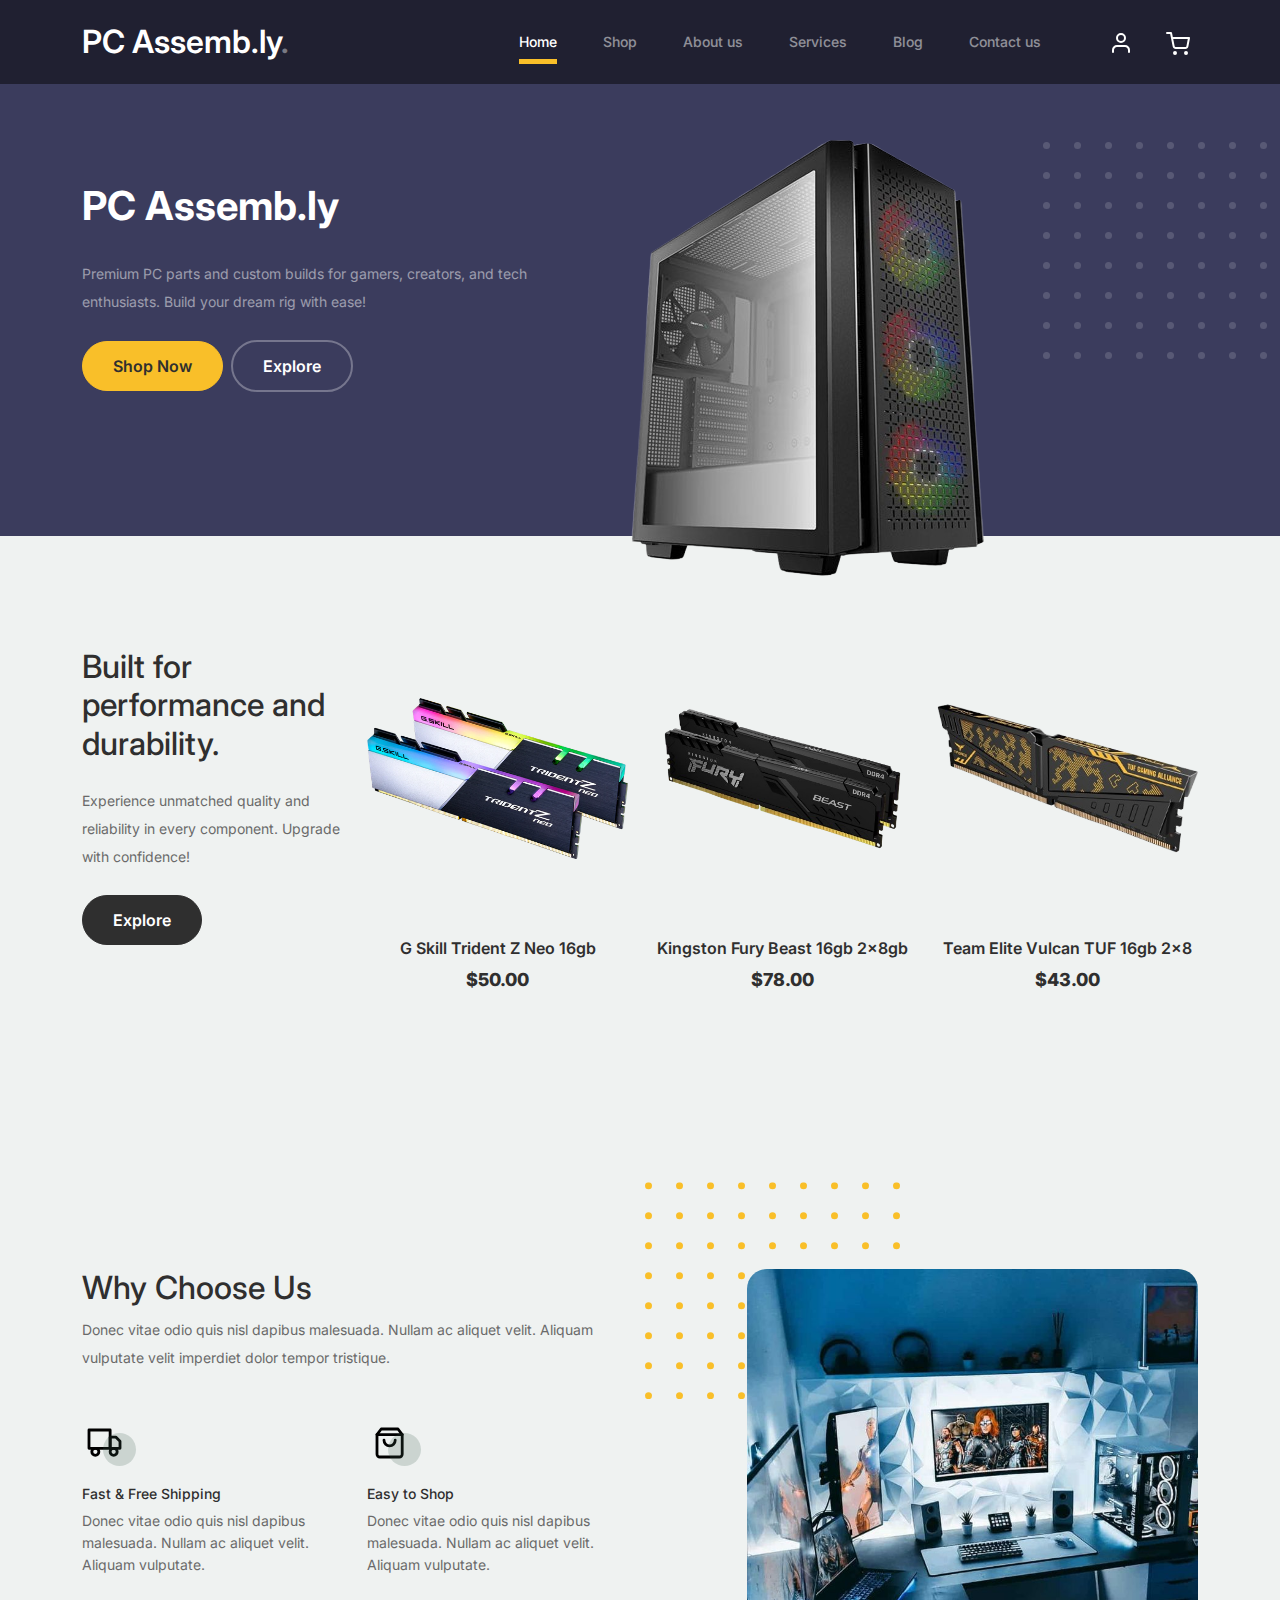
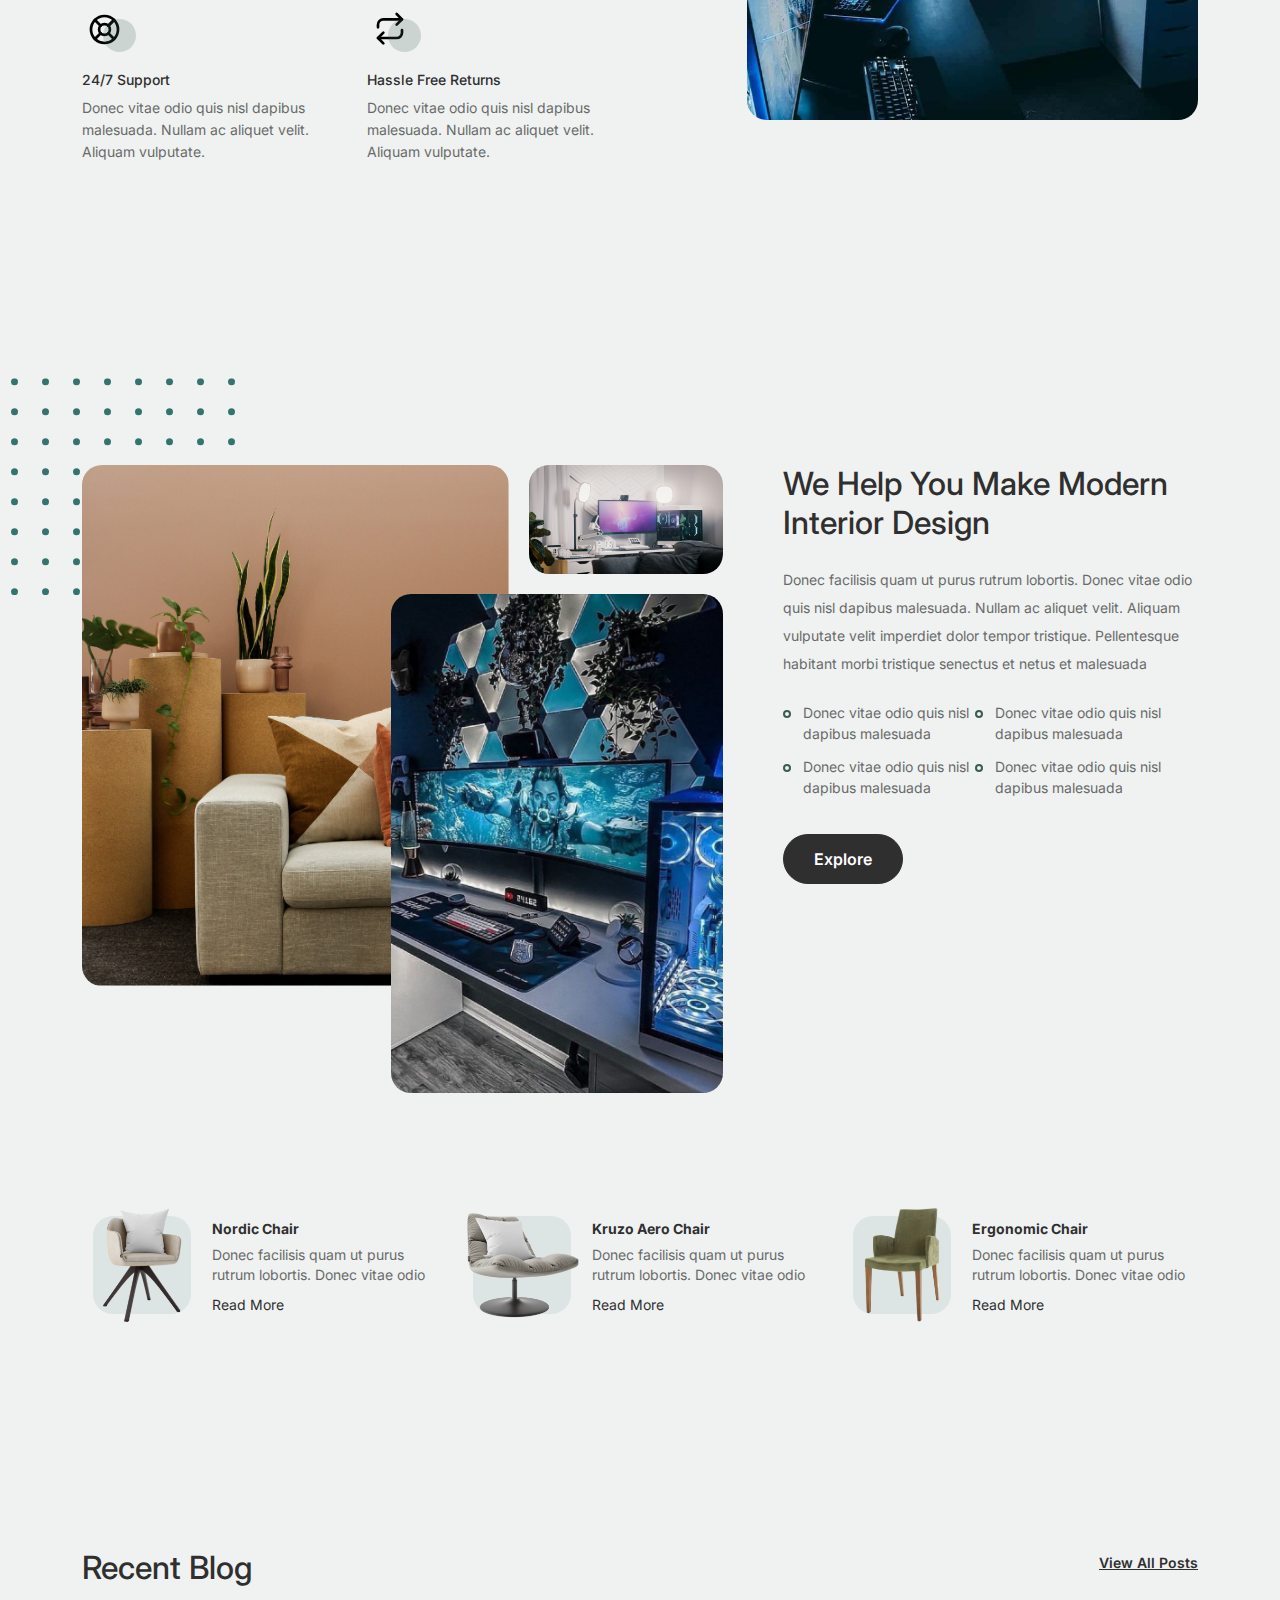
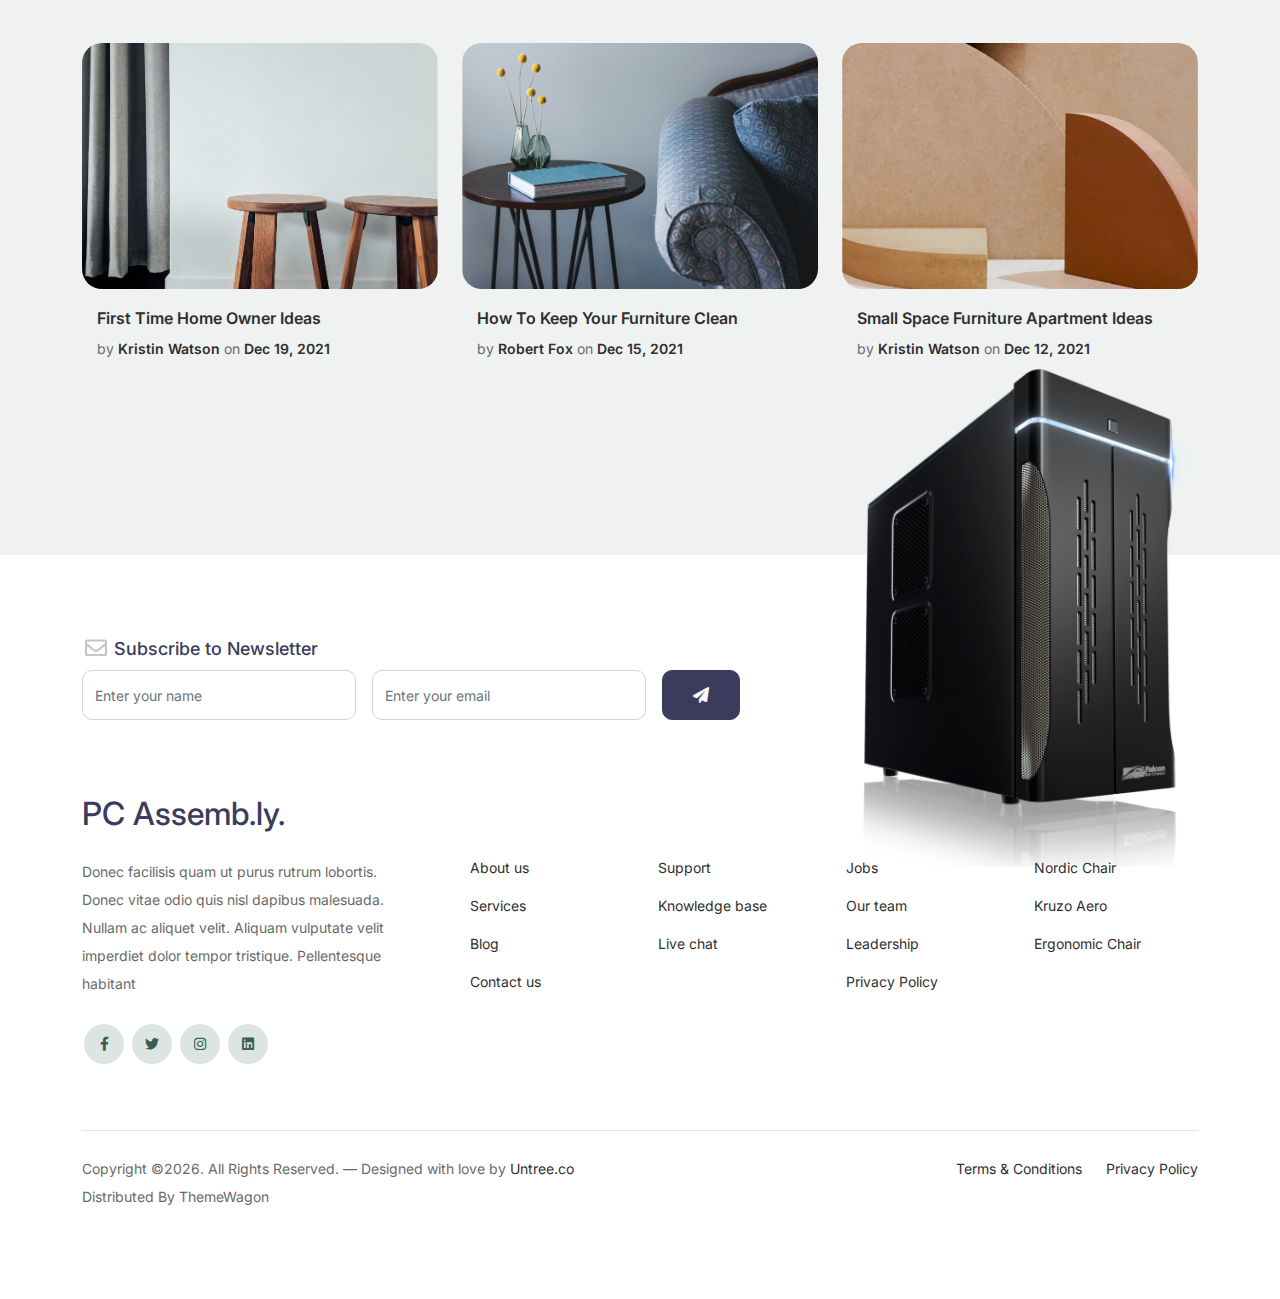
==== commit 4e609dbf: "adjusted shi" ====
--- a/index.html
+++ b/index.html
@@ -360,7 +360,7 @@
 
 				<div class="row g-5 mb-5">
 					<div class="col-lg-4">
-						<div class="mb-4 footer-logo-wrap"><a href="#" class="footer-logo">Furni<span>.</span></a></div>
+						<div class="mb-4 footer-logo-wrap"><a href="#" class="footer-logo">PC Assemb.ly<span>.</span></a></div>
 						<p class="mb-4">Donec facilisis quam ut purus rutrum lobortis. Donec vitae odio quis nisl dapibus malesuada. Nullam ac aliquet velit. Aliquam vulputate velit imperdiet dolor tempor tristique. Pellentesque habitant</p>
 
 						<ul class="list-unstyled custom-social">
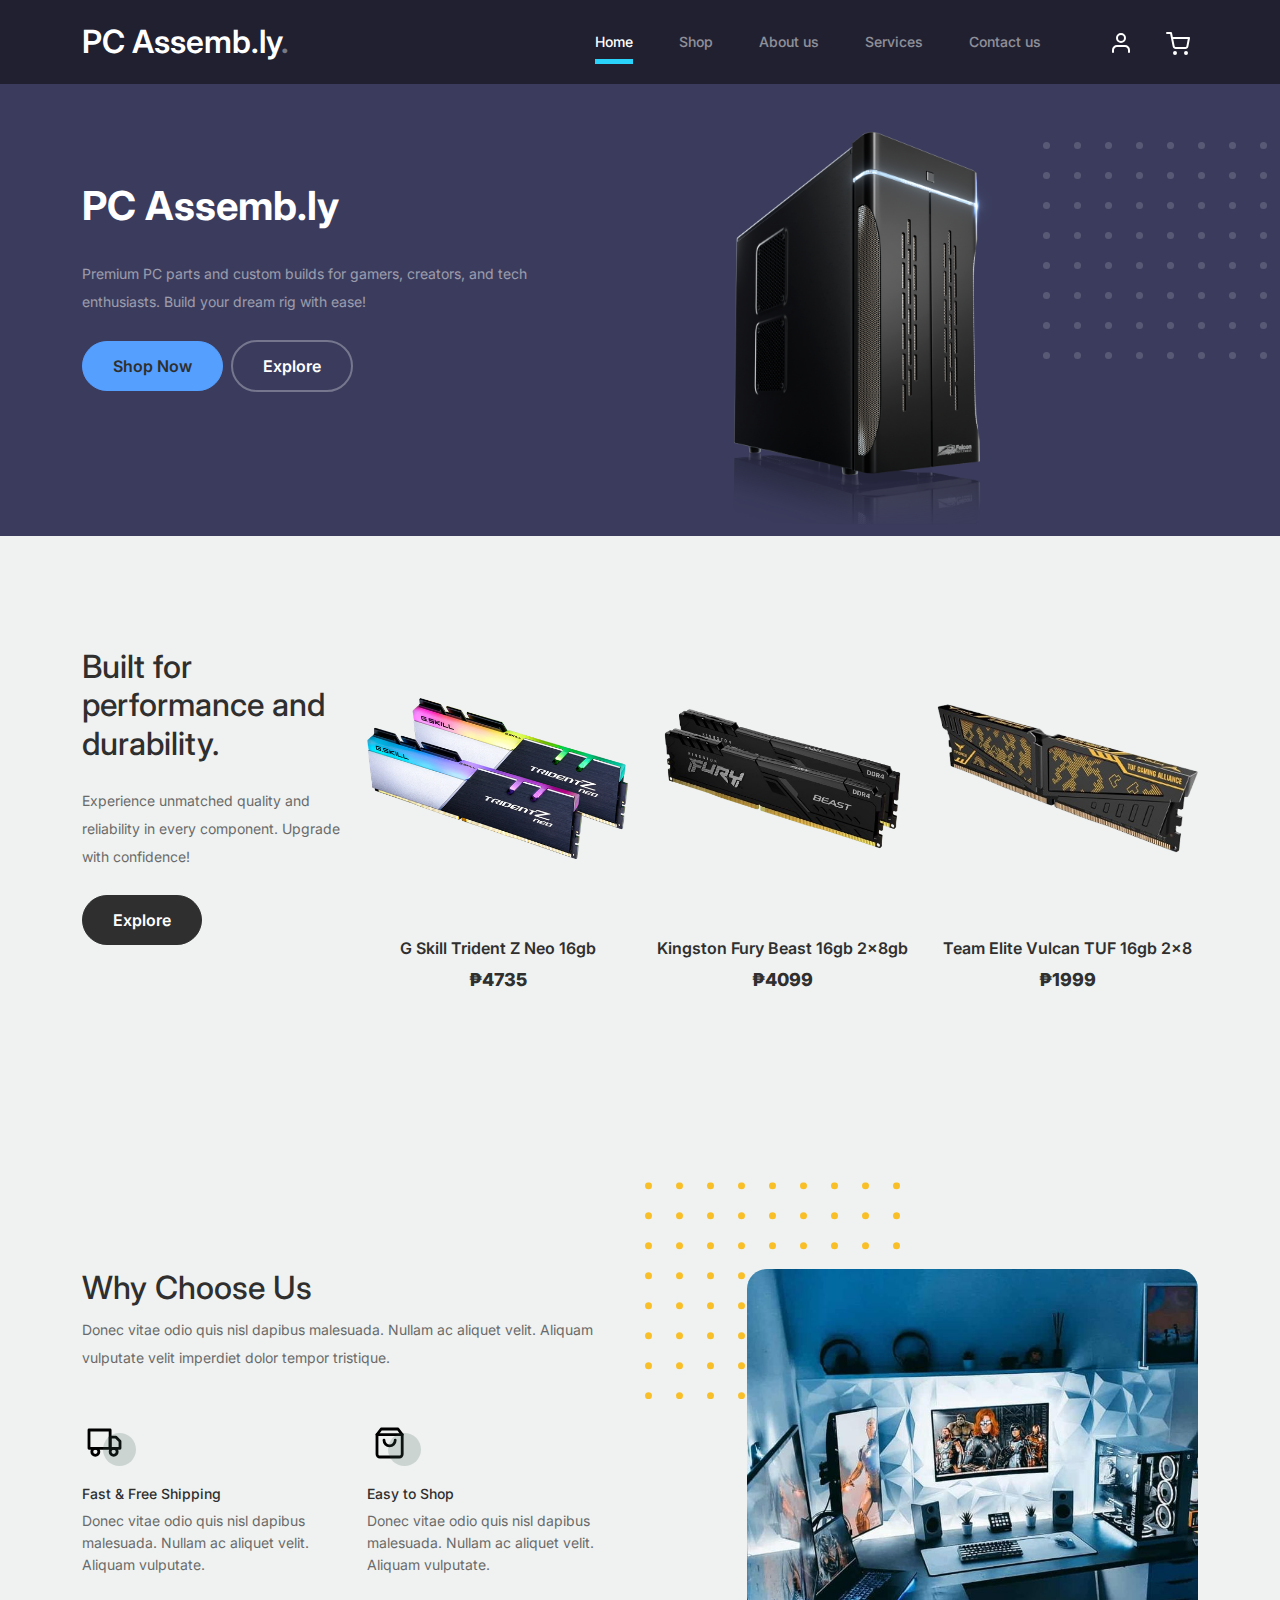
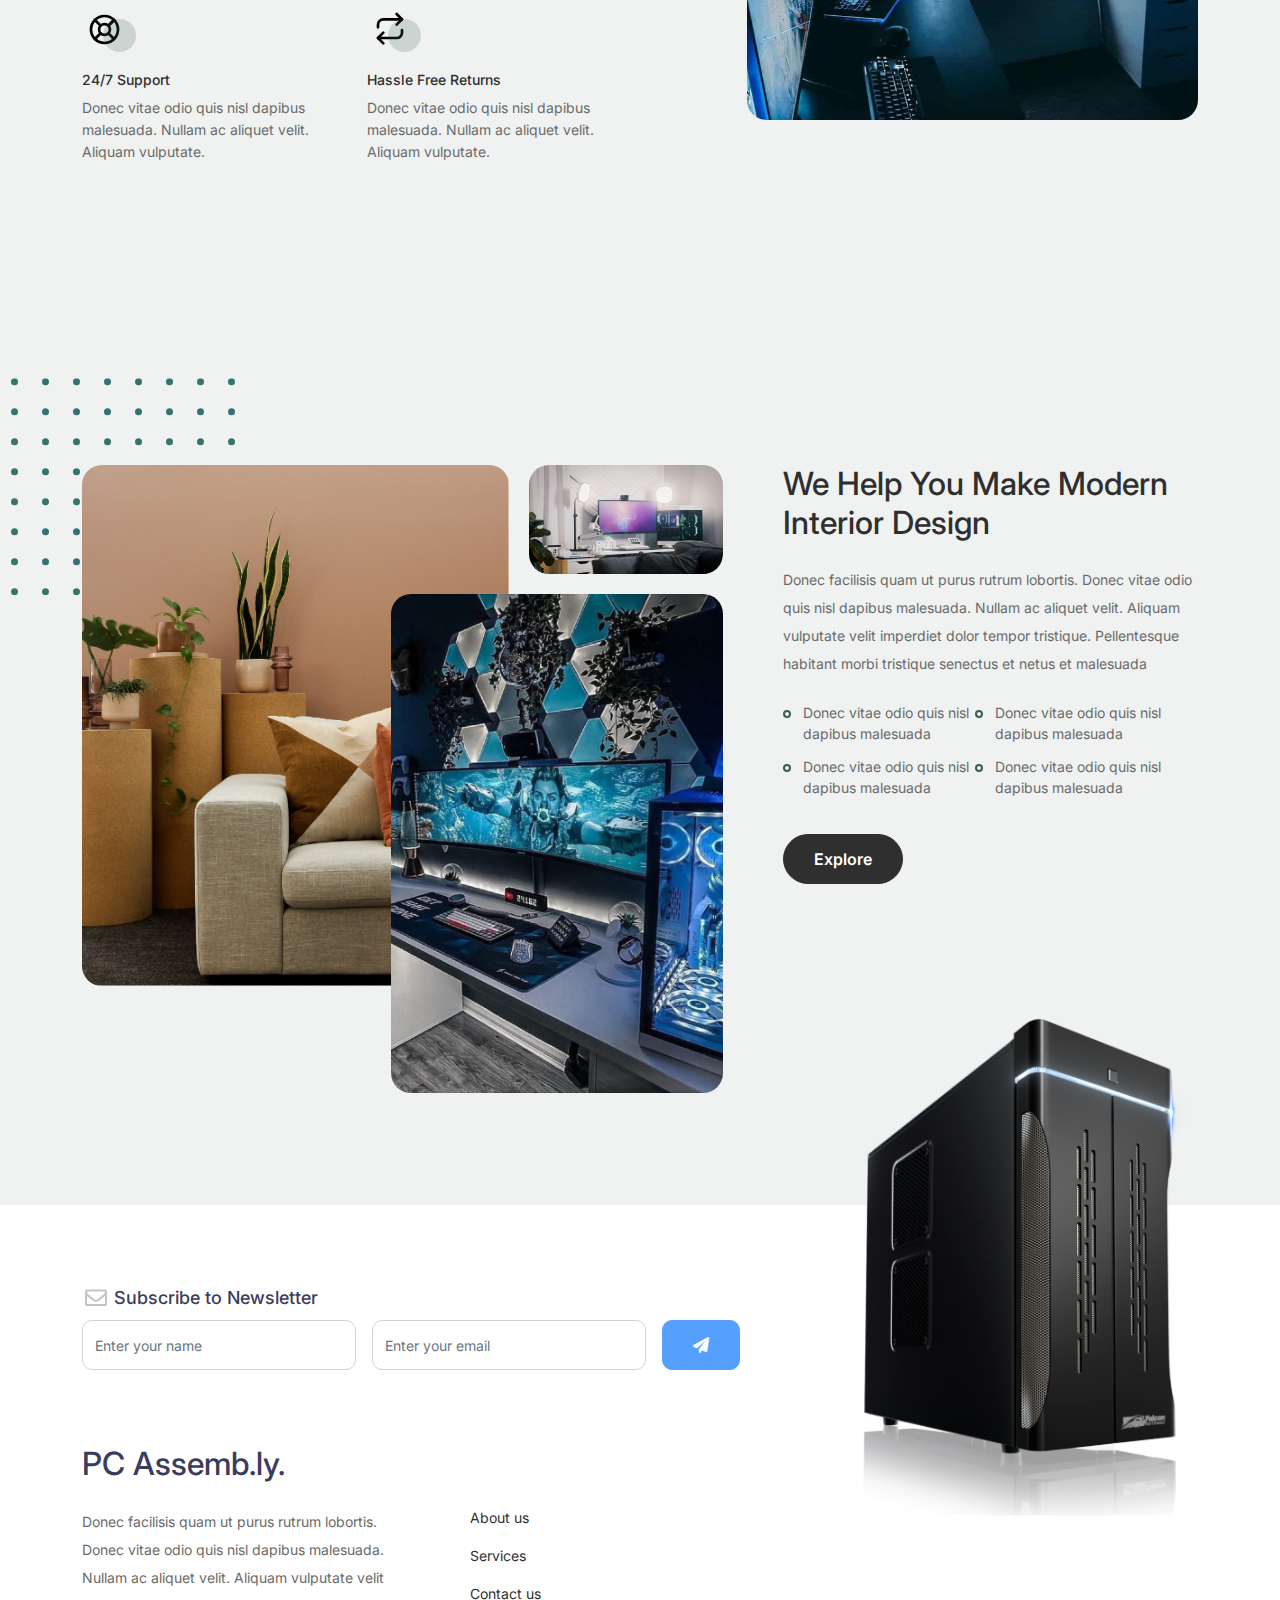
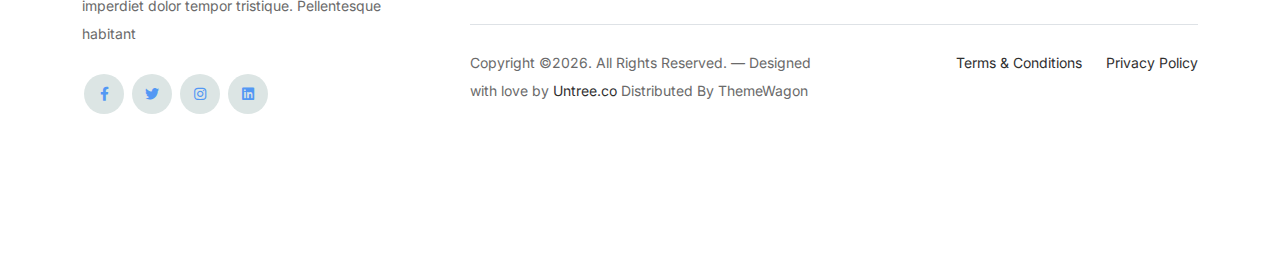
==== commit a8d52230: "some graphic changes" ====
--- a/index.html
+++ b/index.html
@@ -3,7 +3,7 @@
 <head>
   <meta charset="utf-8">
   <meta name="viewport" content="width=device-width, initial-scale=1, shrink-to-fit=no">
-  <link rel="shortcut icon" href="favicon.png">
+  <link rel="shortcut icon" href="images/tower.png">
 
   <meta name="description" content="" />
   <meta name="keywords" content="bootstrap, bootstrap4" />
@@ -36,7 +36,6 @@
 						<li><a class="nav-link" href="shop.html">Shop</a></li>
 						<li><a class="nav-link" href="about.html">About us</a></li>
 						<li><a class="nav-link" href="services.html">Services</a></li>
-						<li><a class="nav-link" href="blog.html">Blog</a></li>
 						<li><a class="nav-link" href="contact.html">Contact us</a></li>
 					</ul>
 
@@ -63,7 +62,7 @@
 						</div>
 						<div class="col-lg-7">
 							<div class="hero-img-wrap">
-								<img src="images/Cases/Deepcool CG560 Mid Tower P4165.png" class="img-fluid" style="float: left; padding: 3px 3px 0px 3px">
+								<img src="images/tower.png" class="img-fluid" style="float: right; padding: 3px 0px 10px 150px;width: 450px">
 							</div>
 						</div>
 					</div>
@@ -89,7 +88,7 @@
 						<a class="product-item" href="cart.html">
 							<img src="images/RAM/G Skill Trident Z Neo 16gb 2x8 P4735.png" class="img-fluid product-thumbnail">
 							<h3 class="product-title">G Skill Trident Z Neo 16gb</h3>
-							<strong class="product-price">$50.00</strong>
+							<strong class="product-price">₱4735</strong>
 
 							<span class="icon-cross">
 								<img src="images/cross.svg" class="img-fluid">
@@ -103,7 +102,7 @@
 						<a class="product-item" href="cart.html">
 							<img src="images/RAM/Kingston Fury Beast 16gb 2x8gb P 4099.png" class="img-fluid product-thumbnail">
 							<h3 class="product-title">Kingston Fury Beast 16gb 2x8gb</h3>
-							<strong class="product-price">$78.00</strong>
+							<strong class="product-price">₱4099</strong>
 
 							<span class="icon-cross">
 								<img src="images/cross.svg" class="img-fluid">
@@ -117,7 +116,7 @@
 						<a class="product-item" href="cart.html">
 							<img src="images/RAM/Team Elite Vulcan TUF 16gb 2x8 P1999.png" class="img-fluid product-thumbnail">
 							<h3 class="product-title">Team Elite Vulcan TUF 16gb 2x8</h3>
-							<strong class="product-price">$43.00</strong>
+							<strong class="product-price">₱1999</strong>
 
 							<span class="icon-cross">
 								<img src="images/cross.svg" class="img-fluid">
@@ -222,111 +221,6 @@
 		</div>
 		<!-- End We Help Section -->
 
-		<!-- Start Popular Product -->
-		<div class="popular-product">
-			<div class="container">
-				<div class="row">
-
-					<div class="col-12 col-md-6 col-lg-4 mb-4 mb-lg-0">
-						<div class="product-item-sm d-flex">
-							<div class="thumbnail">
-								<img src="images/product-1.png" alt="Image" class="img-fluid">
-							</div>
-							<div class="pt-3">
-								<h3>Nordic Chair</h3>
-								<p>Donec facilisis quam ut purus rutrum lobortis. Donec vitae odio </p>
-								<p><a href="#">Read More</a></p>
-							</div>
-						</div>
-					</div>
-
-					<div class="col-12 col-md-6 col-lg-4 mb-4 mb-lg-0">
-						<div class="product-item-sm d-flex">
-							<div class="thumbnail">
-								<img src="images/product-2.png" alt="Image" class="img-fluid">
-							</div>
-							<div class="pt-3">
-								<h3>Kruzo Aero Chair</h3>
-								<p>Donec facilisis quam ut purus rutrum lobortis. Donec vitae odio </p>
-								<p><a href="#">Read More</a></p>
-							</div>
-						</div>
-					</div>
-
-					<div class="col-12 col-md-6 col-lg-4 mb-4 mb-lg-0">
-						<div class="product-item-sm d-flex">
-							<div class="thumbnail">
-								<img src="images/product-3.png" alt="Image" class="img-fluid">
-							</div>
-							<div class="pt-3">
-								<h3>Ergonomic Chair</h3>
-								<p>Donec facilisis quam ut purus rutrum lobortis. Donec vitae odio </p>
-								<p><a href="#">Read More</a></p>
-							</div>
-						</div>
-					</div>
-
-				</div>
-			</div>
-		</div>
-		<!-- End Popular Product -->
-
-
-		<!-- Start Blog Section -->
-		<div class="blog-section">
-			<div class="container">
-				<div class="row mb-5">
-					<div class="col-md-6">
-						<h2 class="section-title">Recent Blog</h2>
-					</div>
-					<div class="col-md-6 text-start text-md-end">
-						<a href="#" class="more">View All Posts</a>
-					</div>
-				</div>
-
-				<div class="row">
-
-					<div class="col-12 col-sm-6 col-md-4 mb-4 mb-md-0">
-						<div class="post-entry">
-							<a href="#" class="post-thumbnail"><img src="images/post-1.jpg" alt="Image" class="img-fluid"></a>
-							<div class="post-content-entry">
-								<h3><a href="#">First Time Home Owner Ideas</a></h3>
-								<div class="meta">
-									<span>by <a href="#">Kristin Watson</a></span> <span>on <a href="#">Dec 19, 2021</a></span>
-								</div>
-							</div>
-						</div>
-					</div>
-
-					<div class="col-12 col-sm-6 col-md-4 mb-4 mb-md-0">
-						<div class="post-entry">
-							<a href="#" class="post-thumbnail"><img src="images/post-2.jpg" alt="Image" class="img-fluid"></a>
-							<div class="post-content-entry">
-								<h3><a href="#">How To Keep Your Furniture Clean</a></h3>
-								<div class="meta">
-									<span>by <a href="#">Robert Fox</a></span> <span>on <a href="#">Dec 15, 2021</a></span>
-								</div>
-							</div>
-						</div>
-					</div>
-
-					<div class="col-12 col-sm-6 col-md-4 mb-4 mb-md-0">
-						<div class="post-entry">
-							<a href="#" class="post-thumbnail"><img src="images/post-3.jpg" alt="Image" class="img-fluid"></a>
-							<div class="post-content-entry">
-								<h3><a href="#">Small Space Furniture Apartment Ideas</a></h3>
-								<div class="meta">
-									<span>by <a href="#">Kristin Watson</a></span> <span>on <a href="#">Dec 12, 2021</a></span>
-								</div>
-							</div>
-						</div>
-					</div>
-
-				</div>
-			</div>
-		</div>
-		<!-- End Blog Section -->
-
 		<!-- Start Footer Section -->
 		<footer class="footer-section">
 			<div class="container relative">
@@ -377,38 +271,9 @@
 								<ul class="list-unstyled">
 									<li><a href="#">About us</a></li>
 									<li><a href="#">Services</a></li>
-									<li><a href="#">Blog</a></li>
 									<li><a href="#">Contact us</a></li>
 								</ul>
 							</div>
-
-							<div class="col-6 col-sm-6 col-md-3">
-								<ul class="list-unstyled">
-									<li><a href="#">Support</a></li>
-									<li><a href="#">Knowledge base</a></li>
-									<li><a href="#">Live chat</a></li>
-								</ul>
-							</div>
-
-							<div class="col-6 col-sm-6 col-md-3">
-								<ul class="list-unstyled">
-									<li><a href="#">Jobs</a></li>
-									<li><a href="#">Our team</a></li>
-									<li><a href="#">Leadership</a></li>
-									<li><a href="#">Privacy Policy</a></li>
-								</ul>
-							</div>
-
-							<div class="col-6 col-sm-6 col-md-3">
-								<ul class="list-unstyled">
-									<li><a href="#">Nordic Chair</a></li>
-									<li><a href="#">Kruzo Aero</a></li>
-									<li><a href="#">Ergonomic Chair</a></li>
-								</ul>
-							</div>
-						</div>
-					</div>
-
 				</div>
 
 				<div class="border-top copyright">
--- a/css/style.css
+++ b/css/style.css
@@ -61,7 +61,7 @@
         bottom: 0;
         left: 8px;
         right: 8px;
-        background: #f9bf29;
+        background: #29d3f9;
         height: 5px;
         opacity: 1;
         visibility: visible;
@@ -171,18 +171,18 @@
     -webkit-box-shadow: none;
     box-shadow: none; }
   .btn.btn-primary {
-    background: #3b3c5d;
-    border-color: #3b3c5d; }
+    background: #559fff;
+    border-color: #559fff; }
     .btn.btn-primary:hover {
-      background: #314d43;
-      border-color: #314d43; }
+      background: #3b3c5d;
+      border-color: #3b3c5d; }
   .btn.btn-secondary {
     color: #2f2f2f;
-    background: #f9bf29;
-    border-color: #f9bf29; }
+    background: #559fff;
+    border-color: #559fff; }
     .btn.btn-secondary:hover {
-      background: #f8b810;
-      border-color: #f8b810; }
+      background: #2c69b9;
+      border-color: #2c69b9; }
   .btn.btn-white-outline {
     background: transparent;
     border-width: 2px;
@@ -607,10 +607,10 @@
       line-height: 40px;
       display: inline-block;
       background: #dce5e4;
-      color: #3b5d50;
+      color: #5398f4;
       border-radius: 50%; }
       .footer-section .custom-social li a:hover {
-        background: #3b5d50;
+        background: #2c69b9;
         color: #ffffff; }
   .footer-section .border-top {
     border-color: #dce5e4; }
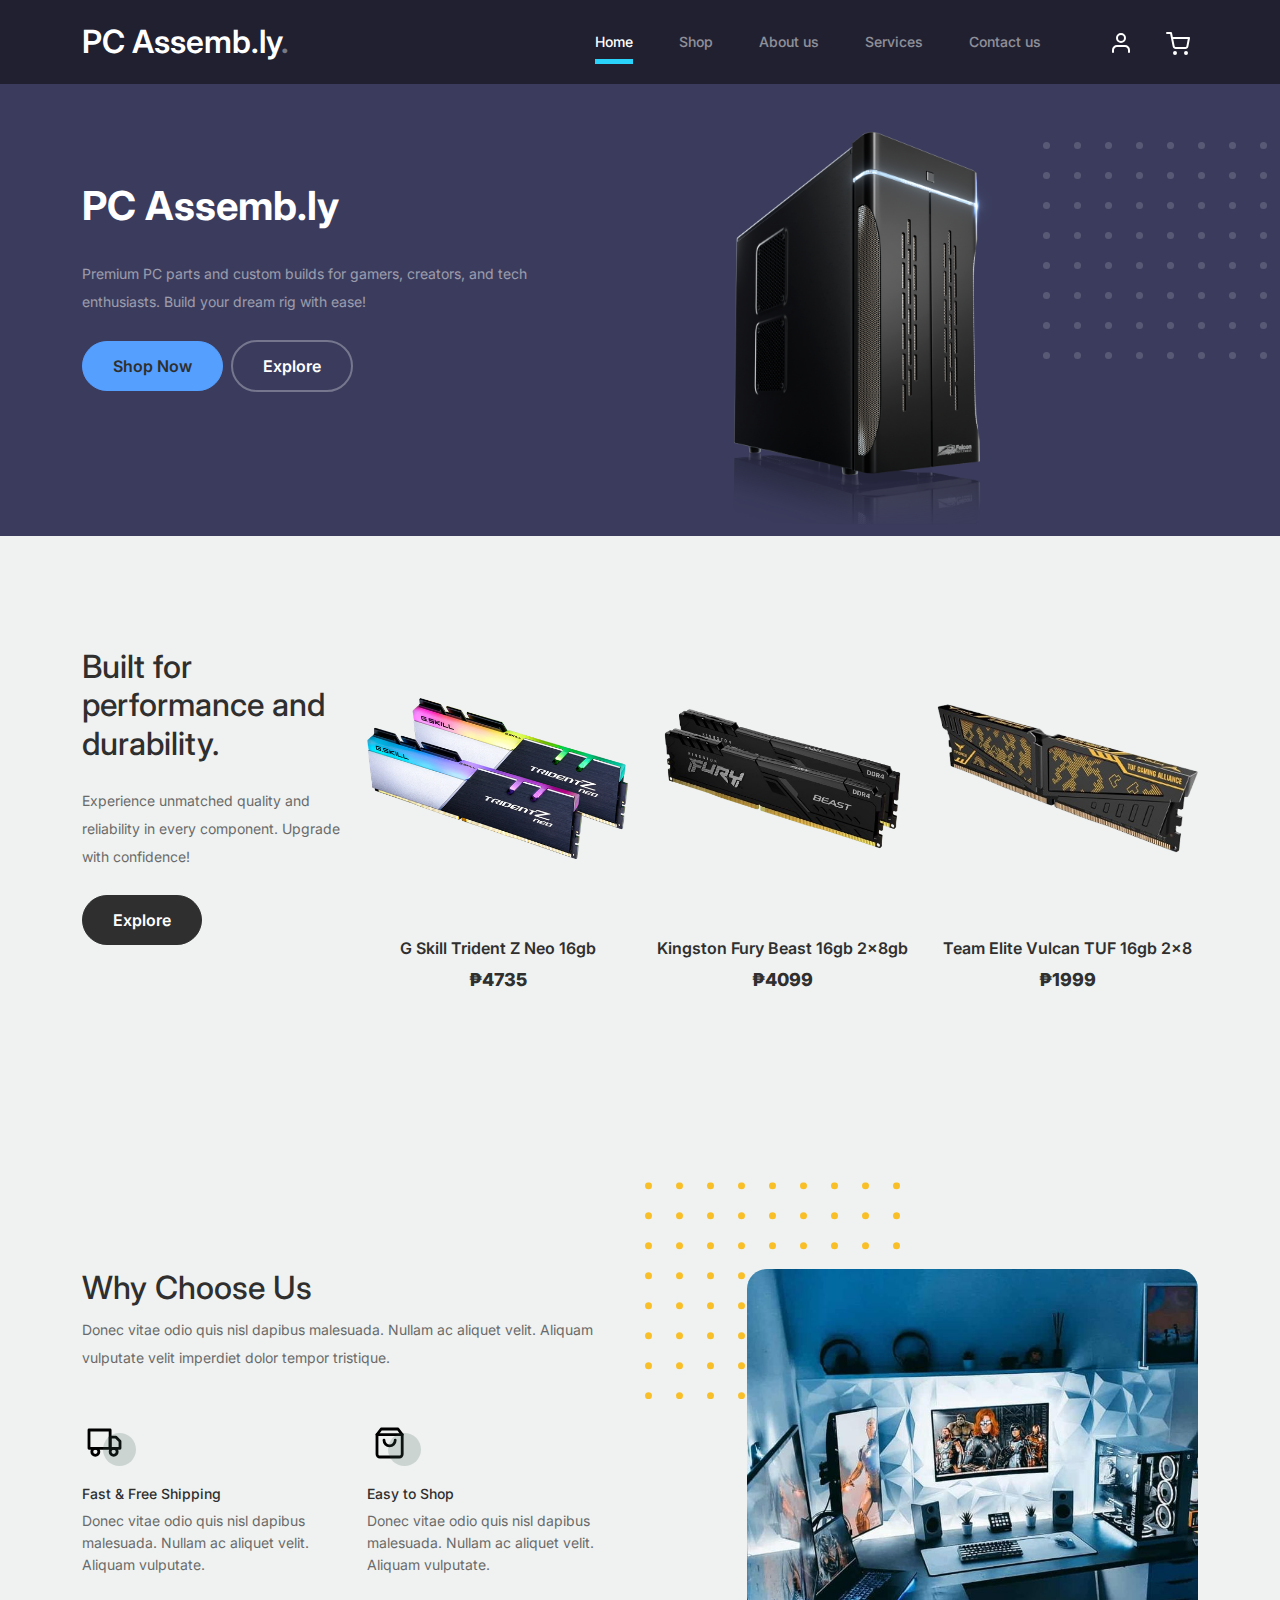
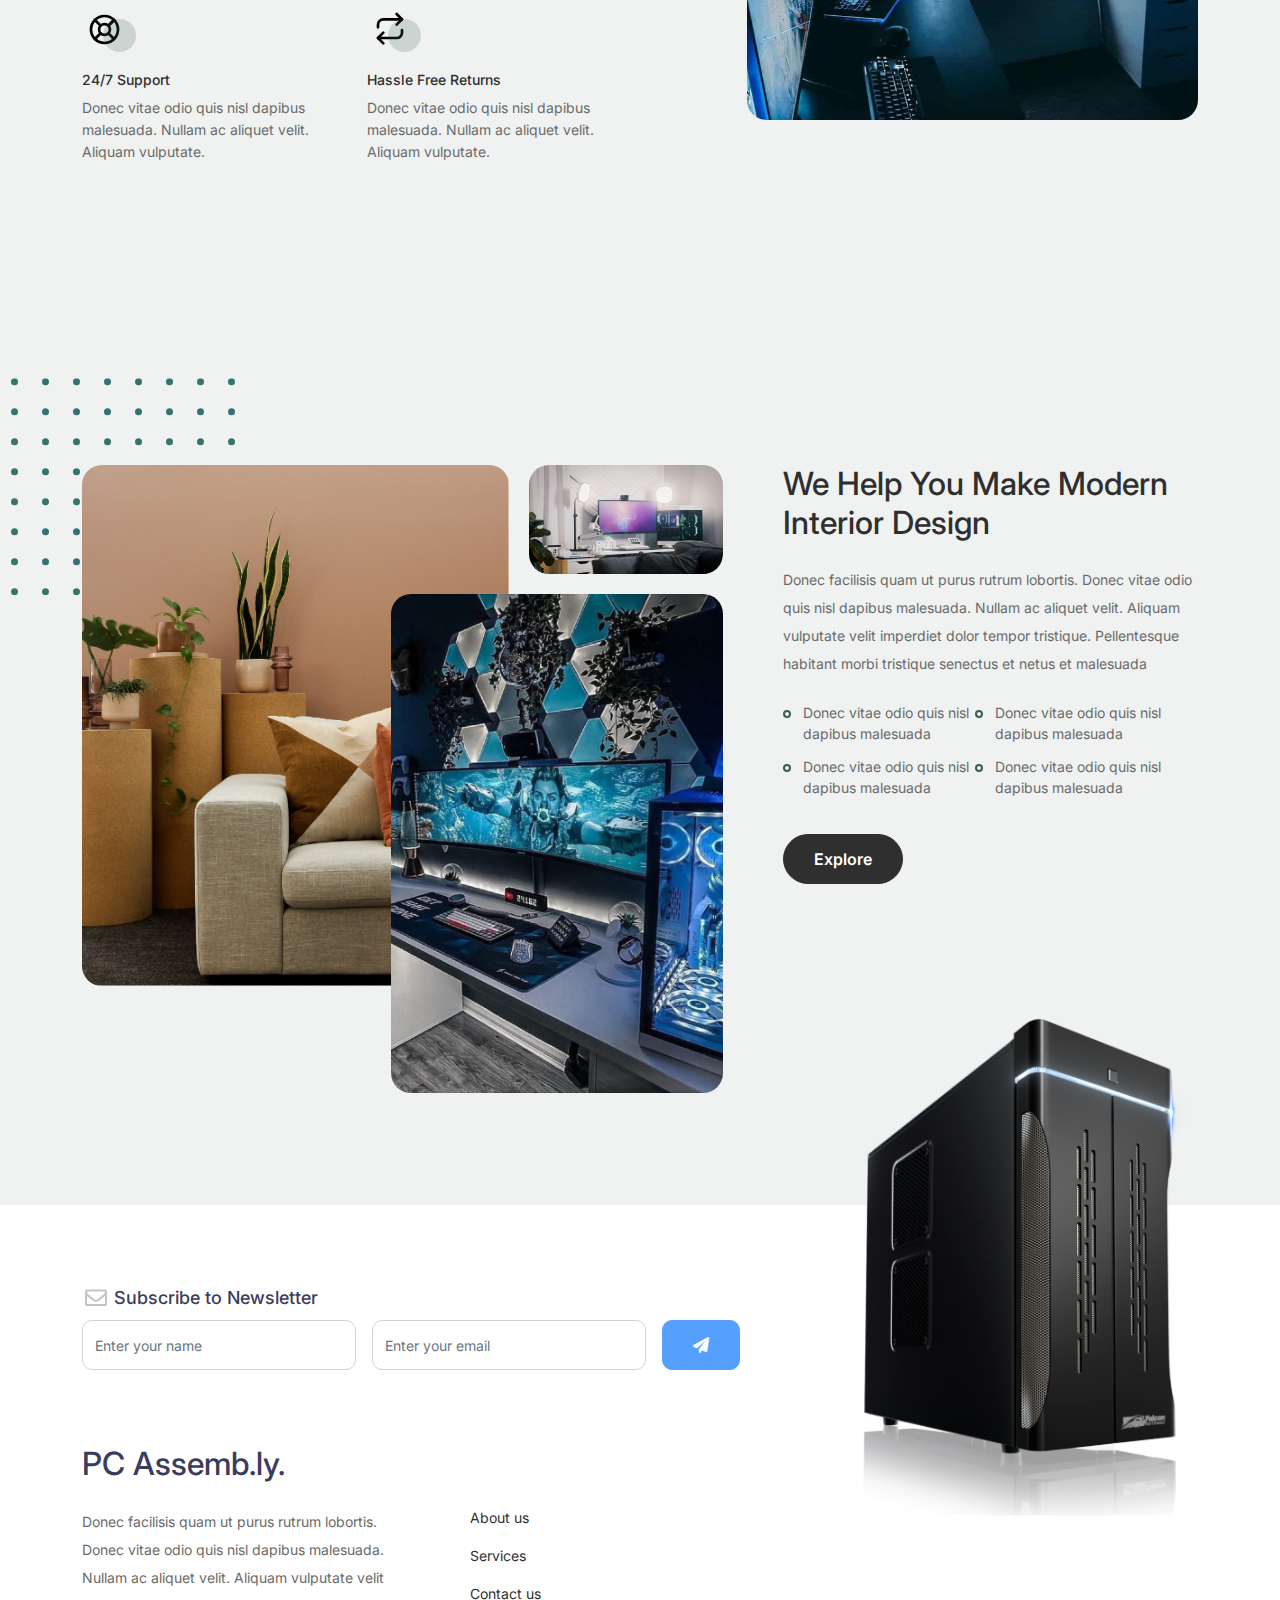
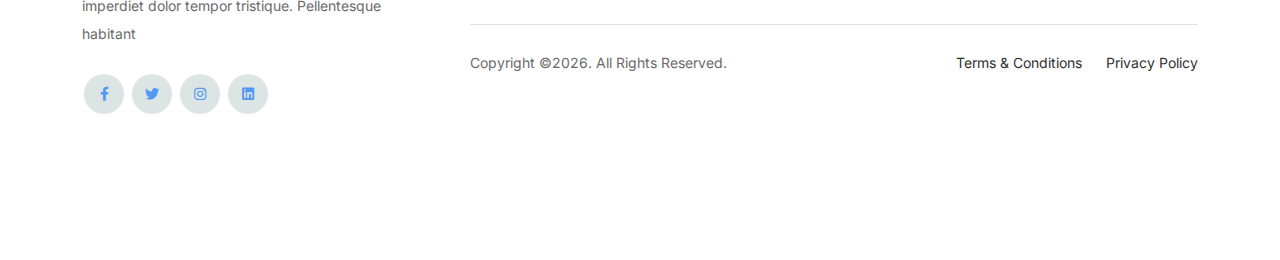
==== commit 9902c554: "category fix" ====
--- a/index.html
+++ b/index.html
@@ -279,7 +279,7 @@
 				<div class="border-top copyright">
 					<div class="row pt-4">
 						<div class="col-lg-6">
-							<p class="mb-2 text-center text-lg-start">Copyright &copy;<script>document.write(new Date().getFullYear());</script>. All Rights Reserved. &mdash; Designed with love by <a href="https://untree.co">Untree.co</a> Distributed By <a hreff="https://themewagon.com">ThemeWagon</a>  <!-- License information: https://untree.co/license/ -->
+							<p class="mb-2 text-center text-lg-start">Copyright &copy;<script>document.write(new Date().getFullYear());</script>. All Rights Reserved. </a>  <!-- License information: https://untree.co/license/ -->
             </p>
 						</div>
 
--- a/css/style.css
+++ b/css/style.css
@@ -706,3 +706,14 @@
     height: 50px;
     border-radius: 50%;
     background: rgba(59, 93, 80, 0.2); }
+
+    #categorySelector {
+      max-width: 300px;
+      margin: 20px  20px;
+      float: right;
+    }
+    .product-grid {
+      display: flex;
+      flex-wrap: wrap;
+      gap: 20px;
+    }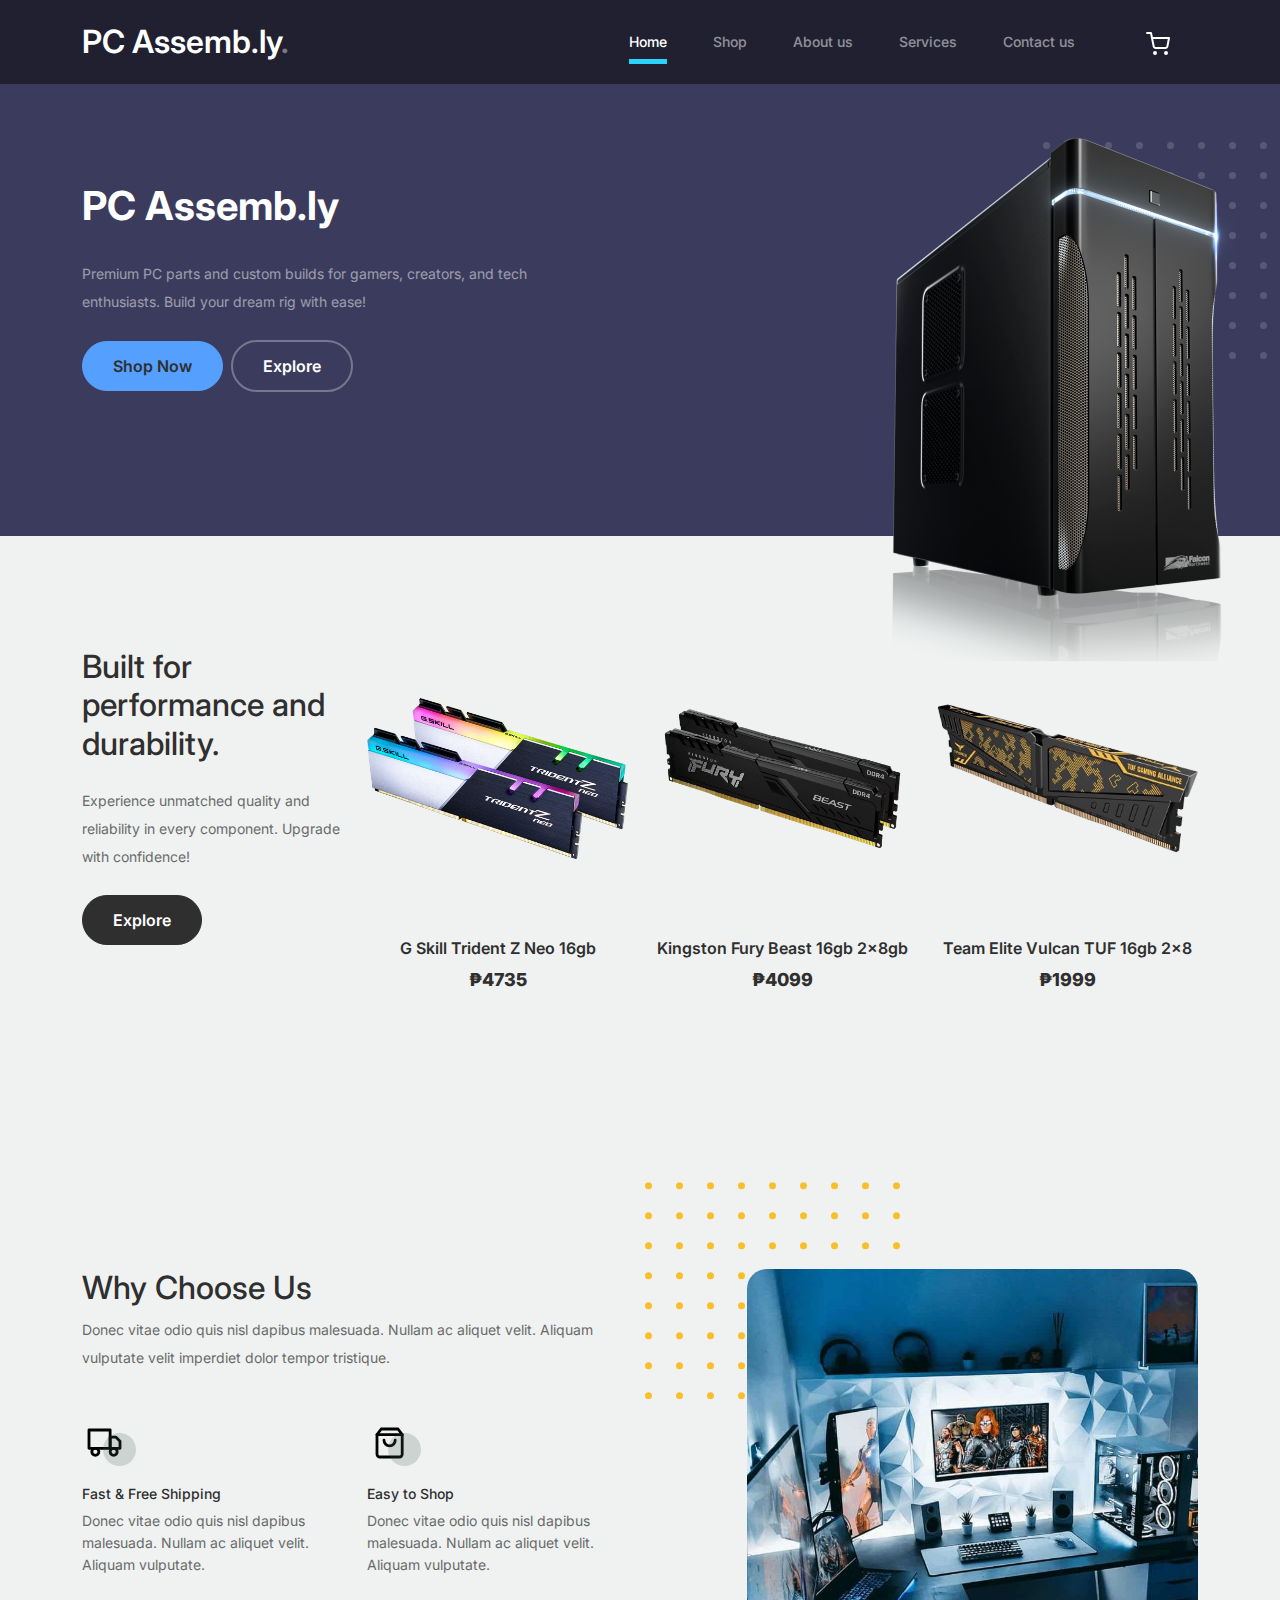
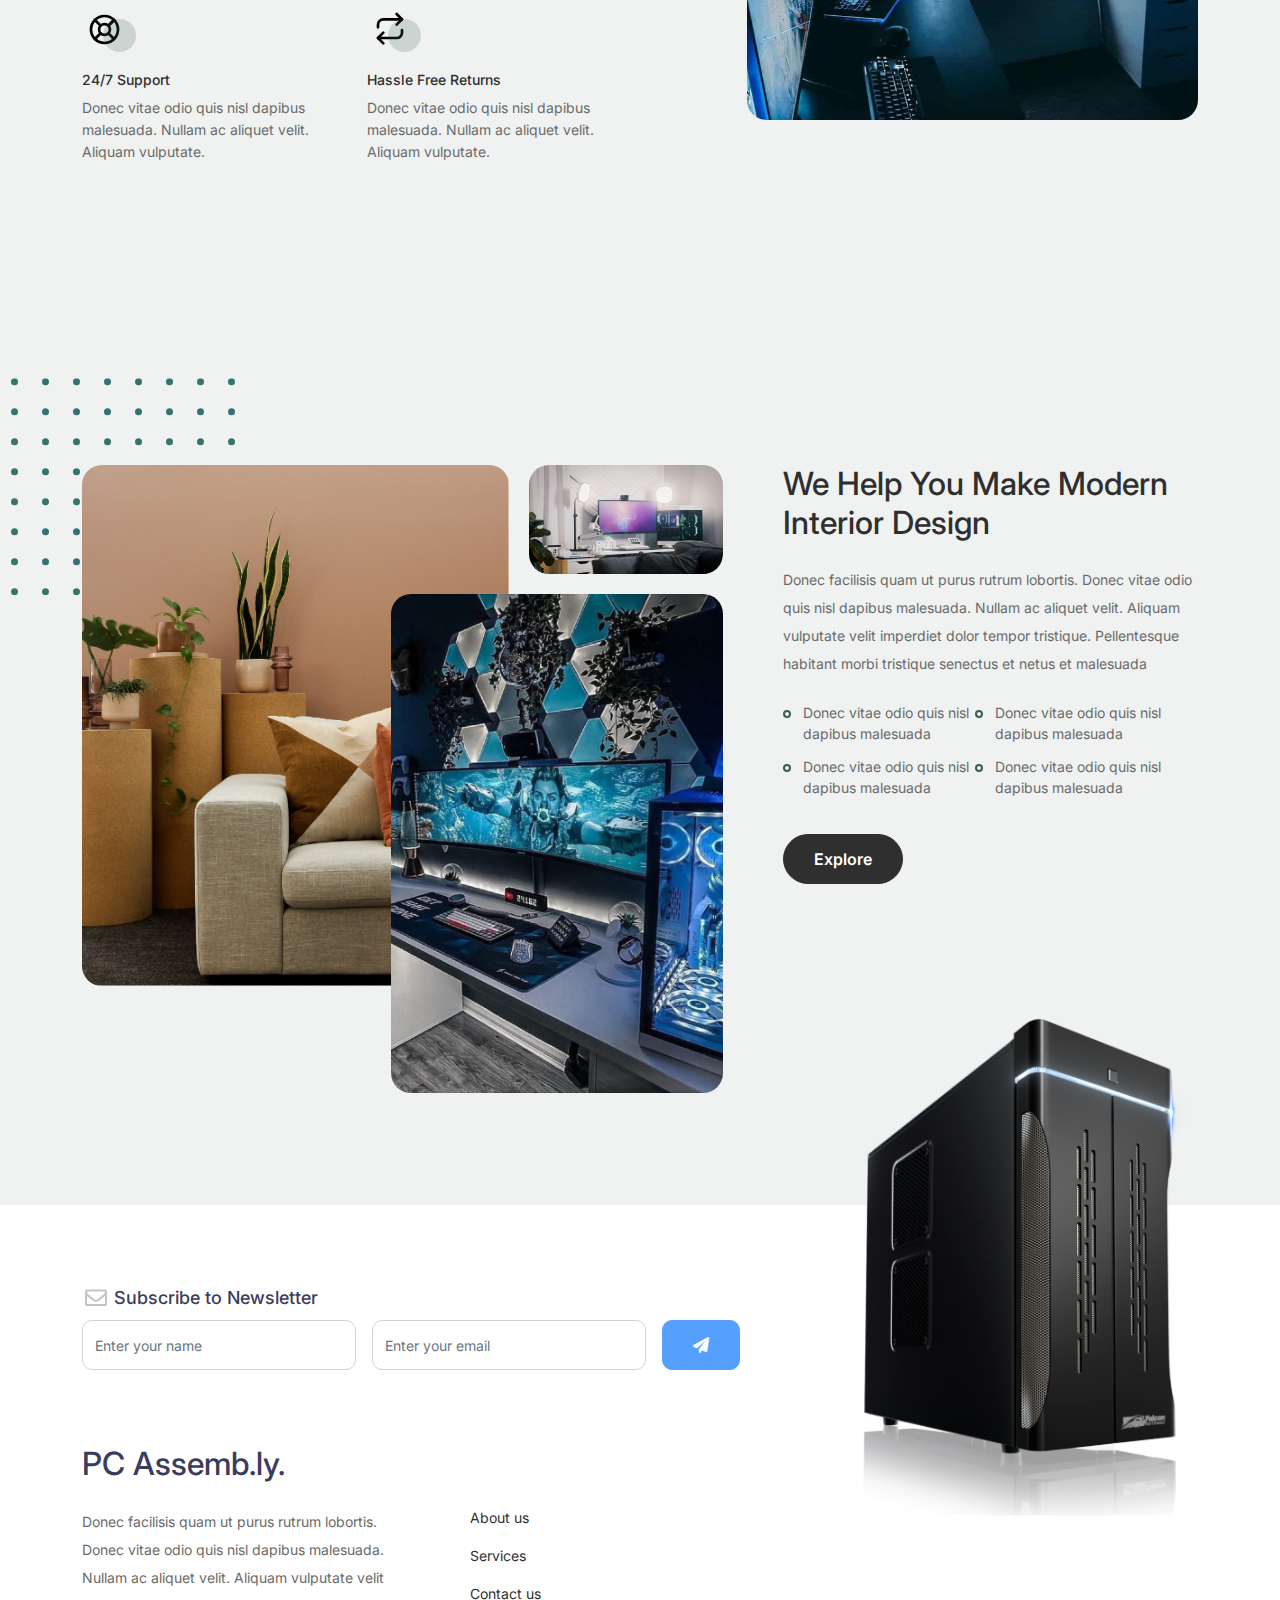
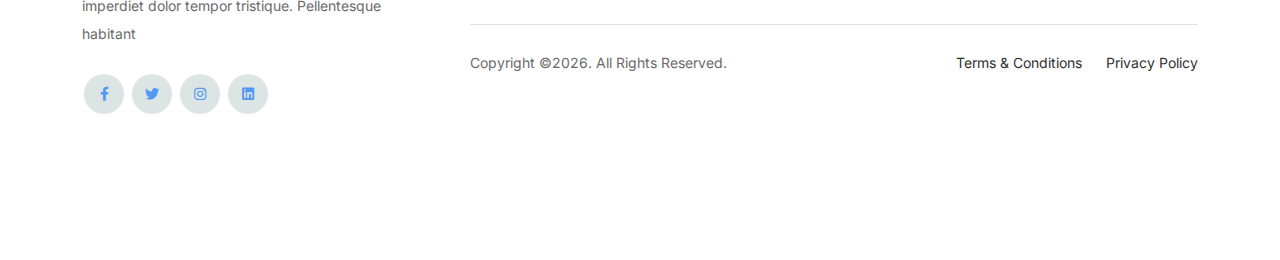
==== commit ce6afc26: "graphic changes 2" ====
--- a/index.html
+++ b/index.html
@@ -3,7 +3,7 @@
 <head>
   <meta charset="utf-8">
   <meta name="viewport" content="width=device-width, initial-scale=1, shrink-to-fit=no">
-  <link rel="shortcut icon" href="images/tower.png">
+  <link rel="shortcut icon" href="images/landing.png">
 
   <meta name="description" content="" />
   <meta name="keywords" content="bootstrap, bootstrap4" />
@@ -40,7 +40,6 @@
 					</ul>
 
 					<ul class="custom-navbar-cta navbar-nav mb-2 mb-md-0 ms-5">
-						<li><a class="nav-link" href="#"><img src="images/user.svg"></a></li>
 						<li><a class="nav-link" href="cart.html"><img src="images/cart.svg"></a></li>
 					</ul>
 				</div>
@@ -62,7 +61,7 @@
 						</div>
 						<div class="col-lg-7">
 							<div class="hero-img-wrap">
-								<img src="images/tower.png" class="img-fluid" style="float: right; padding: 3px 0px 10px 150px;width: 450px">
+								<img src="images/tower.png" class="img-fluid" style=" margin-left: 300px ;width: 400px">
 							</div>
 						</div>
 					</div>
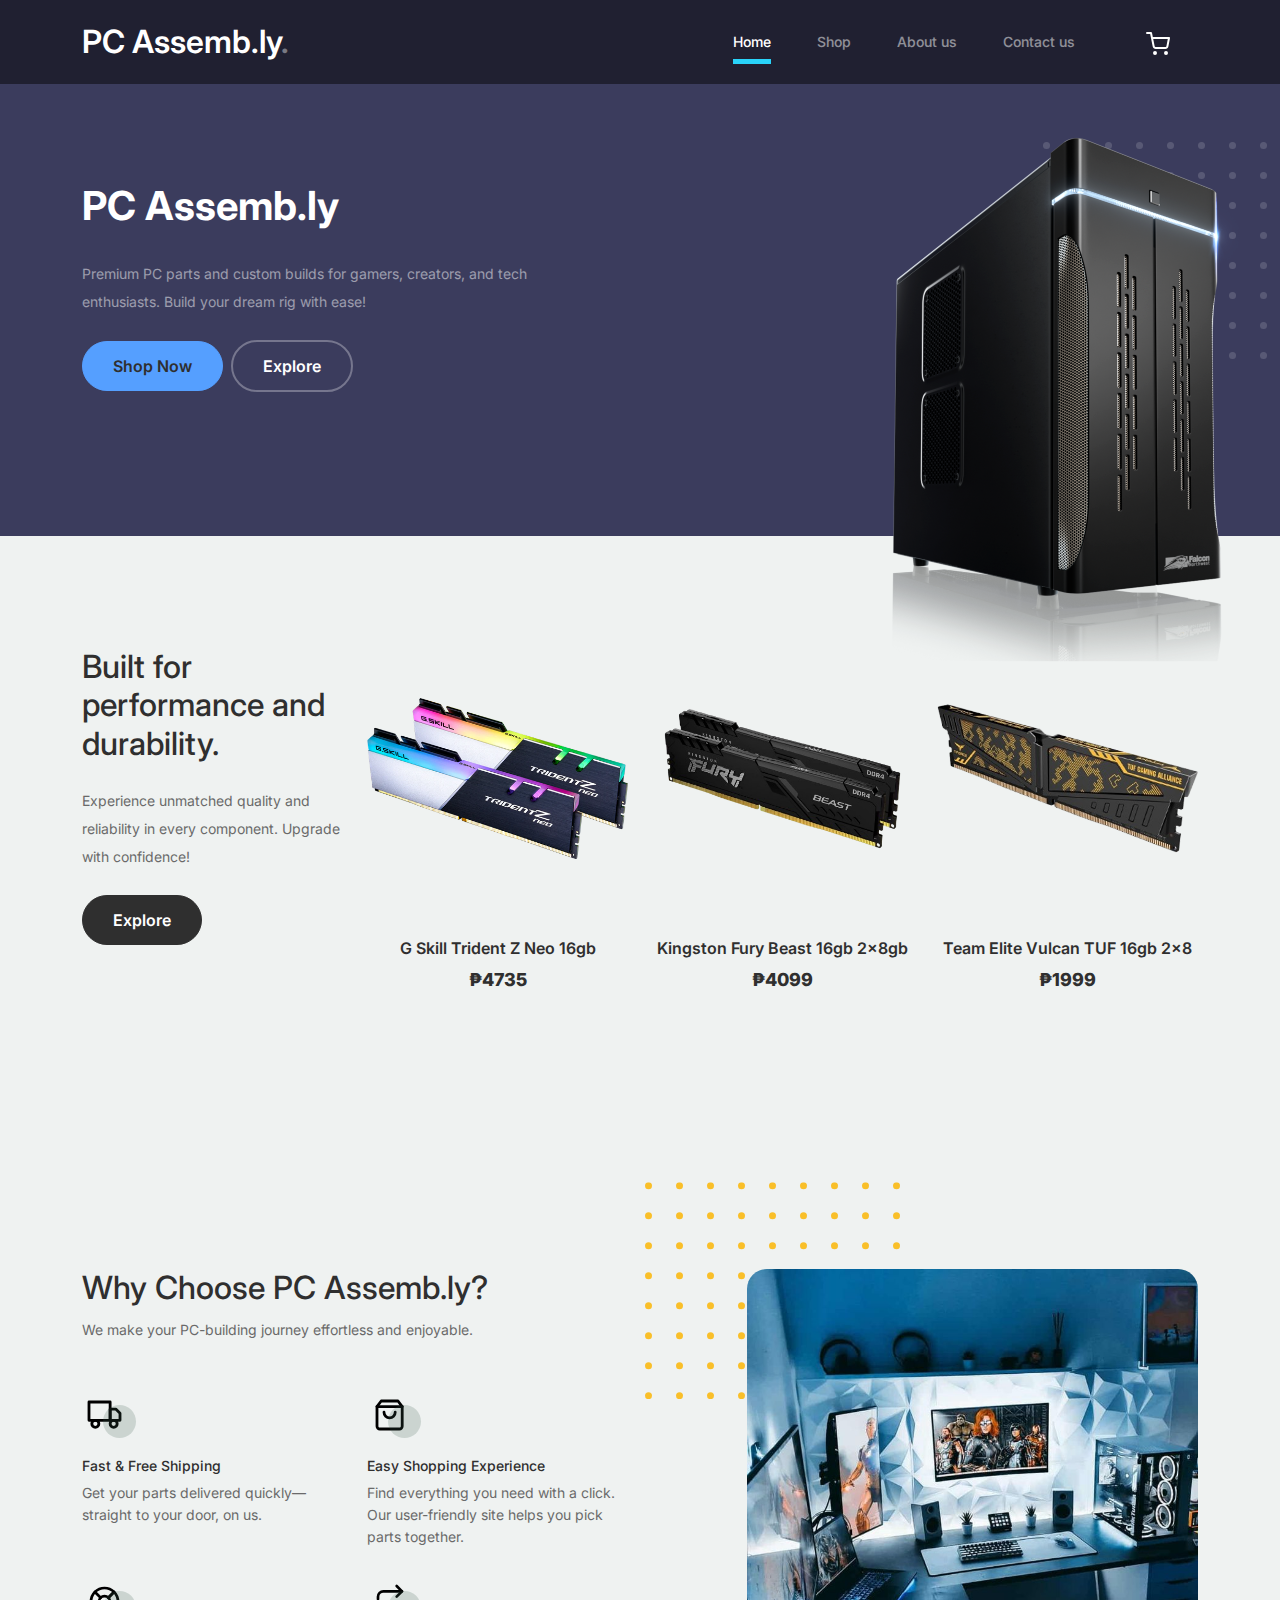
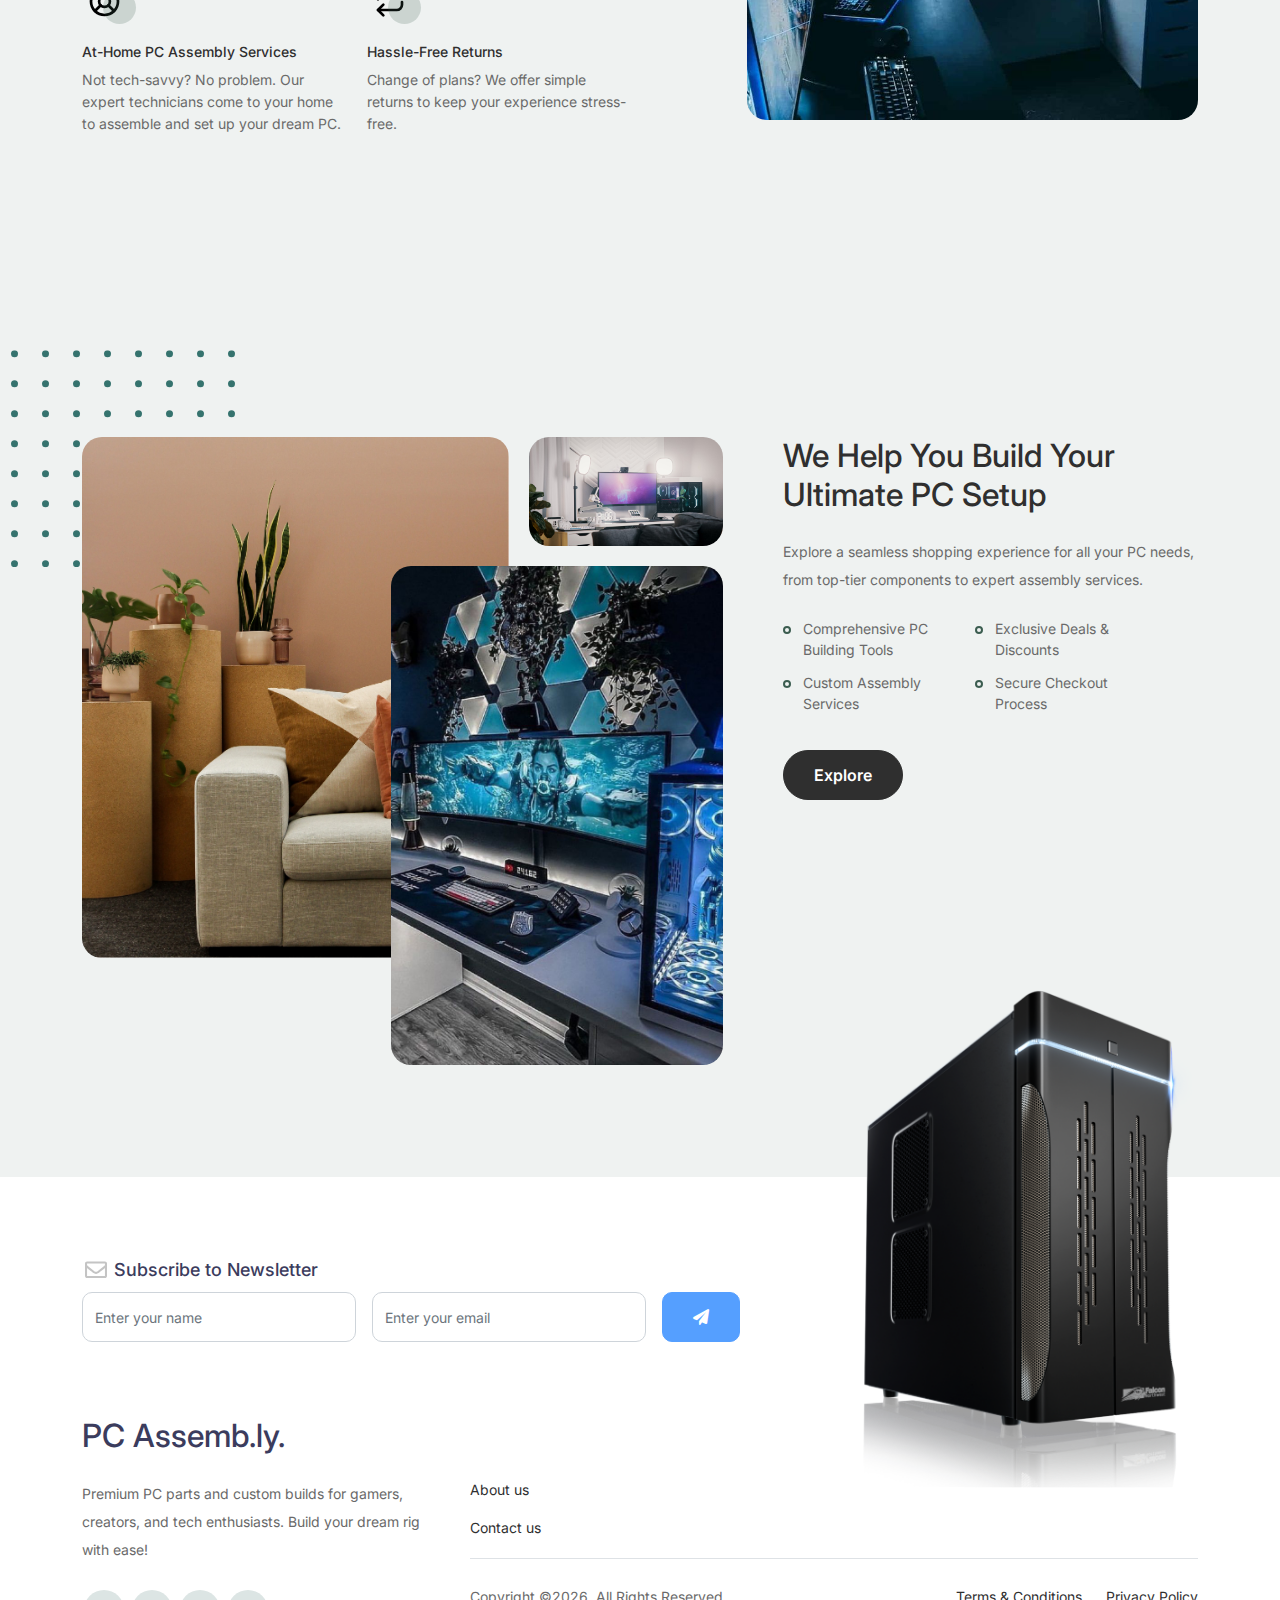
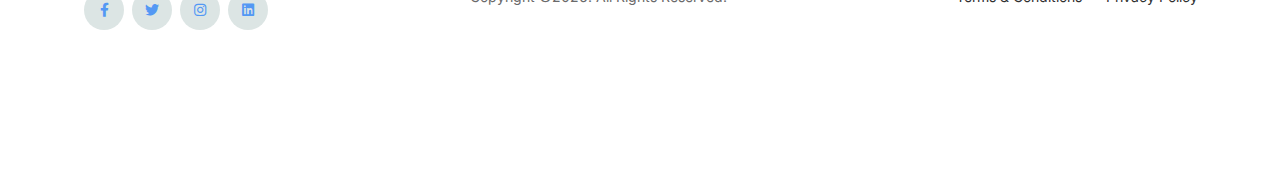
==== commit f0ac9713: "finished" ====
--- a/index.html
+++ b/index.html
@@ -35,7 +35,6 @@
 						</li>
 						<li><a class="nav-link" href="shop.html">Shop</a></li>
 						<li><a class="nav-link" href="about.html">About us</a></li>
-						<li><a class="nav-link" href="services.html">Services</a></li>
 						<li><a class="nav-link" href="contact.html">Contact us</a></li>
 					</ul>
 
@@ -84,7 +83,7 @@
 
 					<!-- Start Column 2 -->
 					<div class="col-12 col-md-4 col-lg-3 mb-5 mb-md-0">
-						<a class="product-item" href="cart.html">
+						<a class="product-item" href="shop.html">
 							<img src="images/RAM/G Skill Trident Z Neo 16gb 2x8 P4735.png" class="img-fluid product-thumbnail">
 							<h3 class="product-title">G Skill Trident Z Neo 16gb</h3>
 							<strong class="product-price">₱4735</strong>
@@ -98,7 +97,7 @@
 
 					<!-- Start Column 3 -->
 					<div class="col-12 col-md-4 col-lg-3 mb-5 mb-md-0">
-						<a class="product-item" href="cart.html">
+						<a class="product-item" href="shop.html">
 							<img src="images/RAM/Kingston Fury Beast 16gb 2x8gb P 4099.png" class="img-fluid product-thumbnail">
 							<h3 class="product-title">Kingston Fury Beast 16gb 2x8gb</h3>
 							<strong class="product-price">₱4099</strong>
@@ -112,7 +111,7 @@
 
 					<!-- Start Column 4 -->
 					<div class="col-12 col-md-4 col-lg-3 mb-5 mb-md-0">
-						<a class="product-item" href="cart.html">
+						<a class="product-item" href="shop.html">
 							<img src="images/RAM/Team Elite Vulcan TUF 16gb 2x8 P1999.png" class="img-fluid product-thumbnail">
 							<h3 class="product-title">Team Elite Vulcan TUF 16gb 2x8</h3>
 							<strong class="product-price">₱1999</strong>
@@ -134,8 +133,8 @@
 			<div class="container">
 				<div class="row justify-content-between">
 					<div class="col-lg-6">
-						<h2 class="section-title">Why Choose Us</h2>
-						<p>Donec vitae odio quis nisl dapibus malesuada. Nullam ac aliquet velit. Aliquam vulputate velit imperdiet dolor tempor tristique.</p>
+						<h2 class="section-title">Why Choose PC Assemb.ly?</h2>
+						<p>We make your PC-building journey effortless and enjoyable.</p>
 
 						<div class="row my-5">
 							<div class="col-6 col-md-6">
@@ -144,7 +143,7 @@
 										<img src="images/truck.svg" alt="Image" class="imf-fluid">
 									</div>
 									<h3>Fast &amp; Free Shipping</h3>
-									<p>Donec vitae odio quis nisl dapibus malesuada. Nullam ac aliquet velit. Aliquam vulputate.</p>
+									<p>Get your parts delivered quickly—straight to your door, on us.</p>
 								</div>
 							</div>
 
@@ -153,8 +152,8 @@
 									<div class="icon">
 										<img src="images/bag.svg" alt="Image" class="imf-fluid">
 									</div>
-									<h3>Easy to Shop</h3>
-									<p>Donec vitae odio quis nisl dapibus malesuada. Nullam ac aliquet velit. Aliquam vulputate.</p>
+									<h3>Easy Shopping Experience</h3>
+									<p>Find everything you need with a click. Our user-friendly site helps you pick parts together.</p>
 								</div>
 							</div>
 
@@ -163,8 +162,8 @@
 									<div class="icon">
 										<img src="images/support.svg" alt="Image" class="imf-fluid">
 									</div>
-									<h3>24/7 Support</h3>
-									<p>Donec vitae odio quis nisl dapibus malesuada. Nullam ac aliquet velit. Aliquam vulputate.</p>
+									<h3>At-Home PC Assembly Services</h3>
+									<p>Not tech-savvy? No problem. Our expert technicians come to your home to assemble and set up your dream PC.</p>
 								</div>
 							</div>
 
@@ -173,8 +172,8 @@
 									<div class="icon">
 										<img src="images/return.svg" alt="Image" class="imf-fluid">
 									</div>
-									<h3>Hassle Free Returns</h3>
-									<p>Donec vitae odio quis nisl dapibus malesuada. Nullam ac aliquet velit. Aliquam vulputate.</p>
+									<h3>Hassle-Free Returns</h3>
+									<p>Change of plans? We offer simple returns to keep your experience stress-free.</p>
 								</div>
 							</div>
 
@@ -204,16 +203,16 @@
 						</div>
 					</div>
 					<div class="col-lg-5 ps-lg-5">
-						<h2 class="section-title mb-4">We Help You Make Modern Interior Design</h2>
-						<p>Donec facilisis quam ut purus rutrum lobortis. Donec vitae odio quis nisl dapibus malesuada. Nullam ac aliquet velit. Aliquam vulputate velit imperdiet dolor tempor tristique. Pellentesque habitant morbi tristique senectus et netus et malesuada</p>
+						<h2 class="section-title mb-4">We Help You Build Your Ultimate PC Setup</h2>
+						<p> Explore a seamless shopping experience for all your PC needs, from top-tier components to expert assembly services.</p>
 
 						<ul class="list-unstyled custom-list my-4">
-							<li>Donec vitae odio quis nisl dapibus malesuada</li>
-							<li>Donec vitae odio quis nisl dapibus malesuada</li>
-							<li>Donec vitae odio quis nisl dapibus malesuada</li>
-							<li>Donec vitae odio quis nisl dapibus malesuada</li>
+							<li>Comprehensive PC Building Tools</li>
+							<li>Exclusive Deals & Discounts</li>
+							<li>Custom Assembly Services</li>
+							<li>Secure Checkout Process</li>
 						</ul>
-						<p><a herf="#" class="btn">Explore</a></p>
+						<p><a href="shop.html" class="btn">Explore</a></p>
 					</div>
 				</div>
 			</div>
@@ -254,7 +253,7 @@
 				<div class="row g-5 mb-5">
 					<div class="col-lg-4">
 						<div class="mb-4 footer-logo-wrap"><a href="#" class="footer-logo">PC Assemb.ly<span>.</span></a></div>
-						<p class="mb-4">Donec facilisis quam ut purus rutrum lobortis. Donec vitae odio quis nisl dapibus malesuada. Nullam ac aliquet velit. Aliquam vulputate velit imperdiet dolor tempor tristique. Pellentesque habitant</p>
+						<p class="mb-4">Premium PC parts and custom builds for gamers, creators, and tech enthusiasts. Build your dream rig with ease!</p>
 
 						<ul class="list-unstyled custom-social">
 							<li><a href="#"><span class="fa fa-brands fa-facebook-f"></span></a></li>
@@ -269,7 +268,6 @@
 							<div class="col-6 col-sm-6 col-md-3">
 								<ul class="list-unstyled">
 									<li><a href="#">About us</a></li>
-									<li><a href="#">Services</a></li>
 									<li><a href="#">Contact us</a></li>
 								</ul>
 							</div>
--- a/css/style.css
+++ b/css/style.css
@@ -709,11 +709,20 @@
 
     #categorySelector {
       max-width: 300px;
-      margin: 20px  20px;
       float: right;
     }
+    #categorySelector{
+      margin: 100px 20px  0px 20px;
+    }
+
     .product-grid {
       display: flex;
       flex-wrap: wrap;
       gap: 20px;
+    }
+
+    .row.mb-4 {
+      display: flex;
+      flex-wrap: wrap;
+      justify-content: flex-end;
     }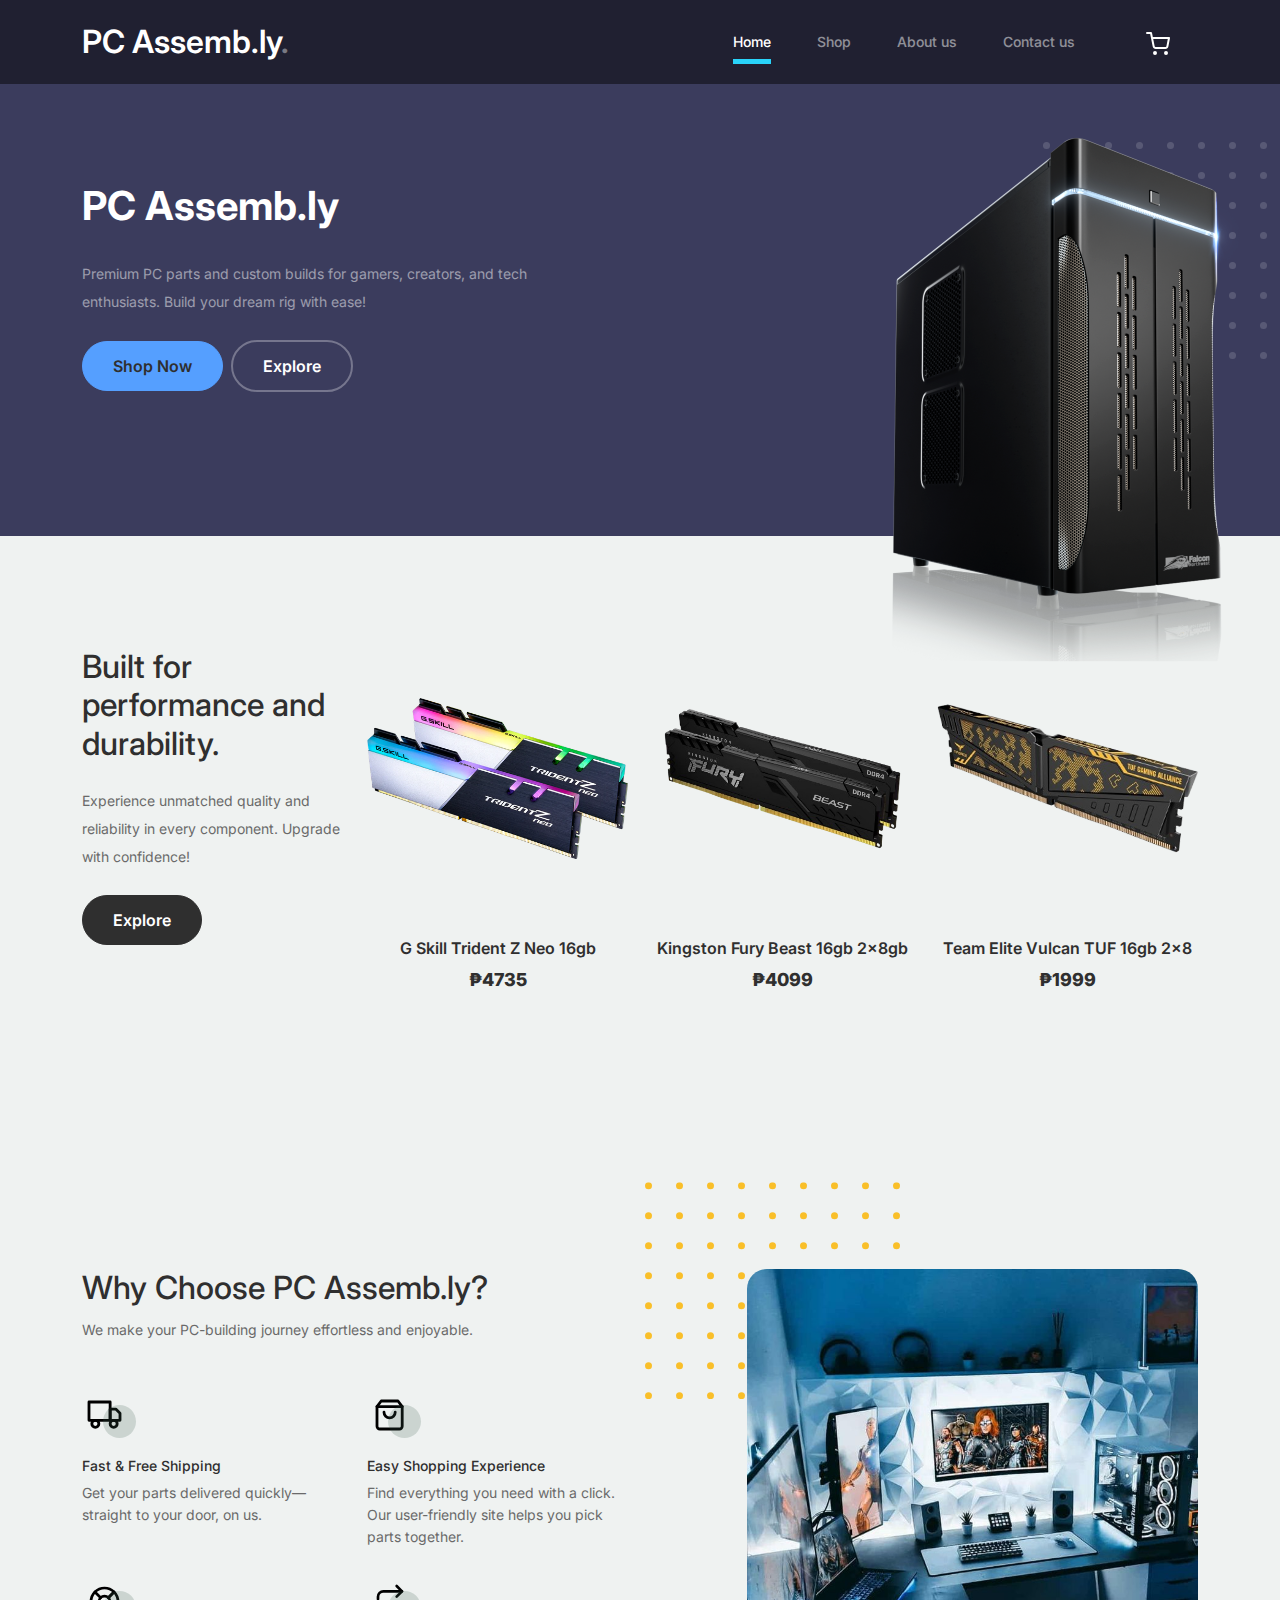
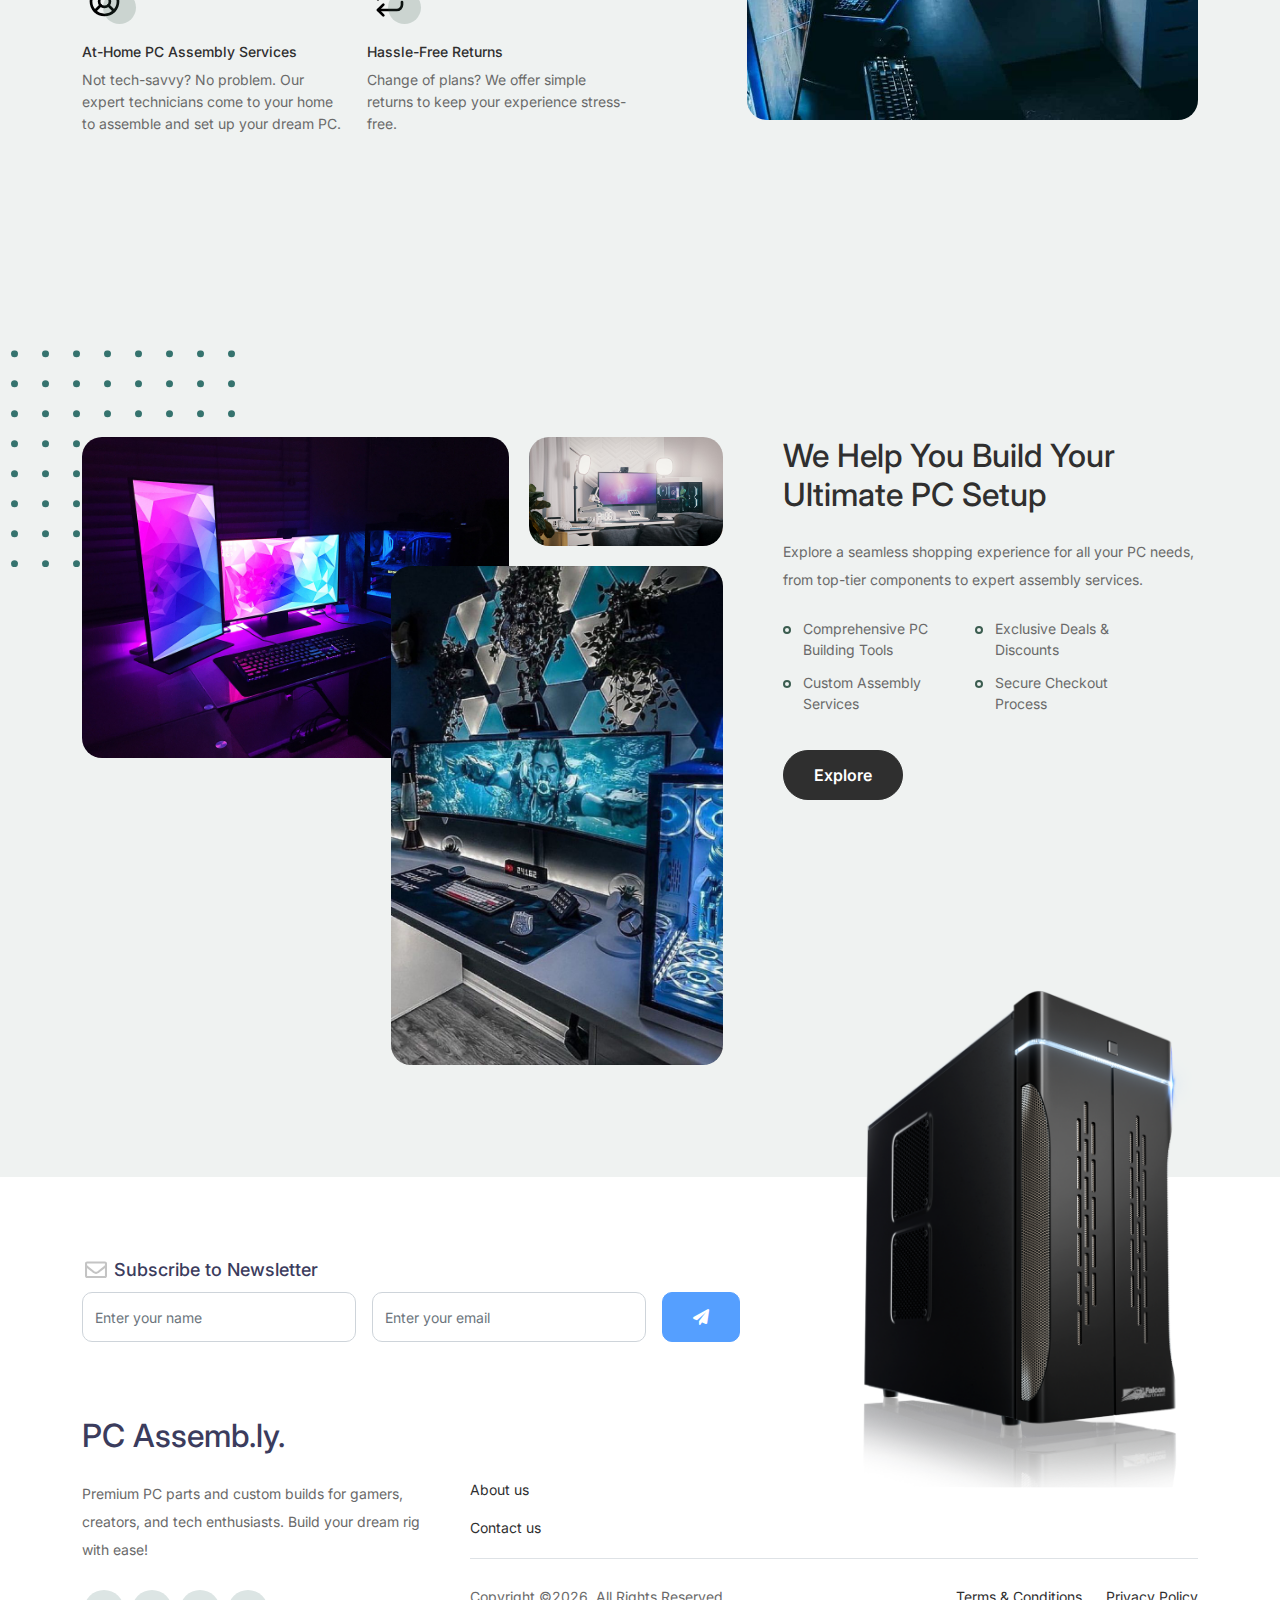
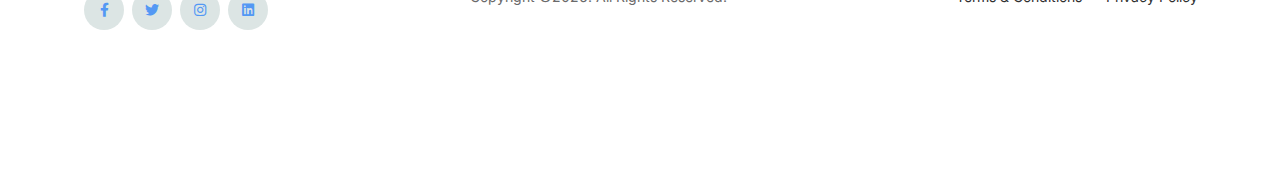
==== commit d713754f: "Functionalities Fix" ====
--- a/index.html
+++ b/index.html
@@ -55,7 +55,7 @@
 							<div class="intro-excerpt">
 								<h1><span clsas="d-block">PC Assemb.ly</span></h1>
 								<p class="mb-4">Premium PC parts and custom builds for gamers, creators, and tech enthusiasts. Build your dream rig with ease!</p>
-								<p><a href="" class="btn btn-secondary me-2">Shop Now</a><a href="#" class="btn btn-white-outline">Explore</a></p>
+								<p><a href="shop.html" class="btn btn-secondary me-2">Shop Now</a><a href="about.html" class="btn btn-white-outline">Explore</a></p>
 							</div>
 						</div>
 						<div class="col-lg-7">
